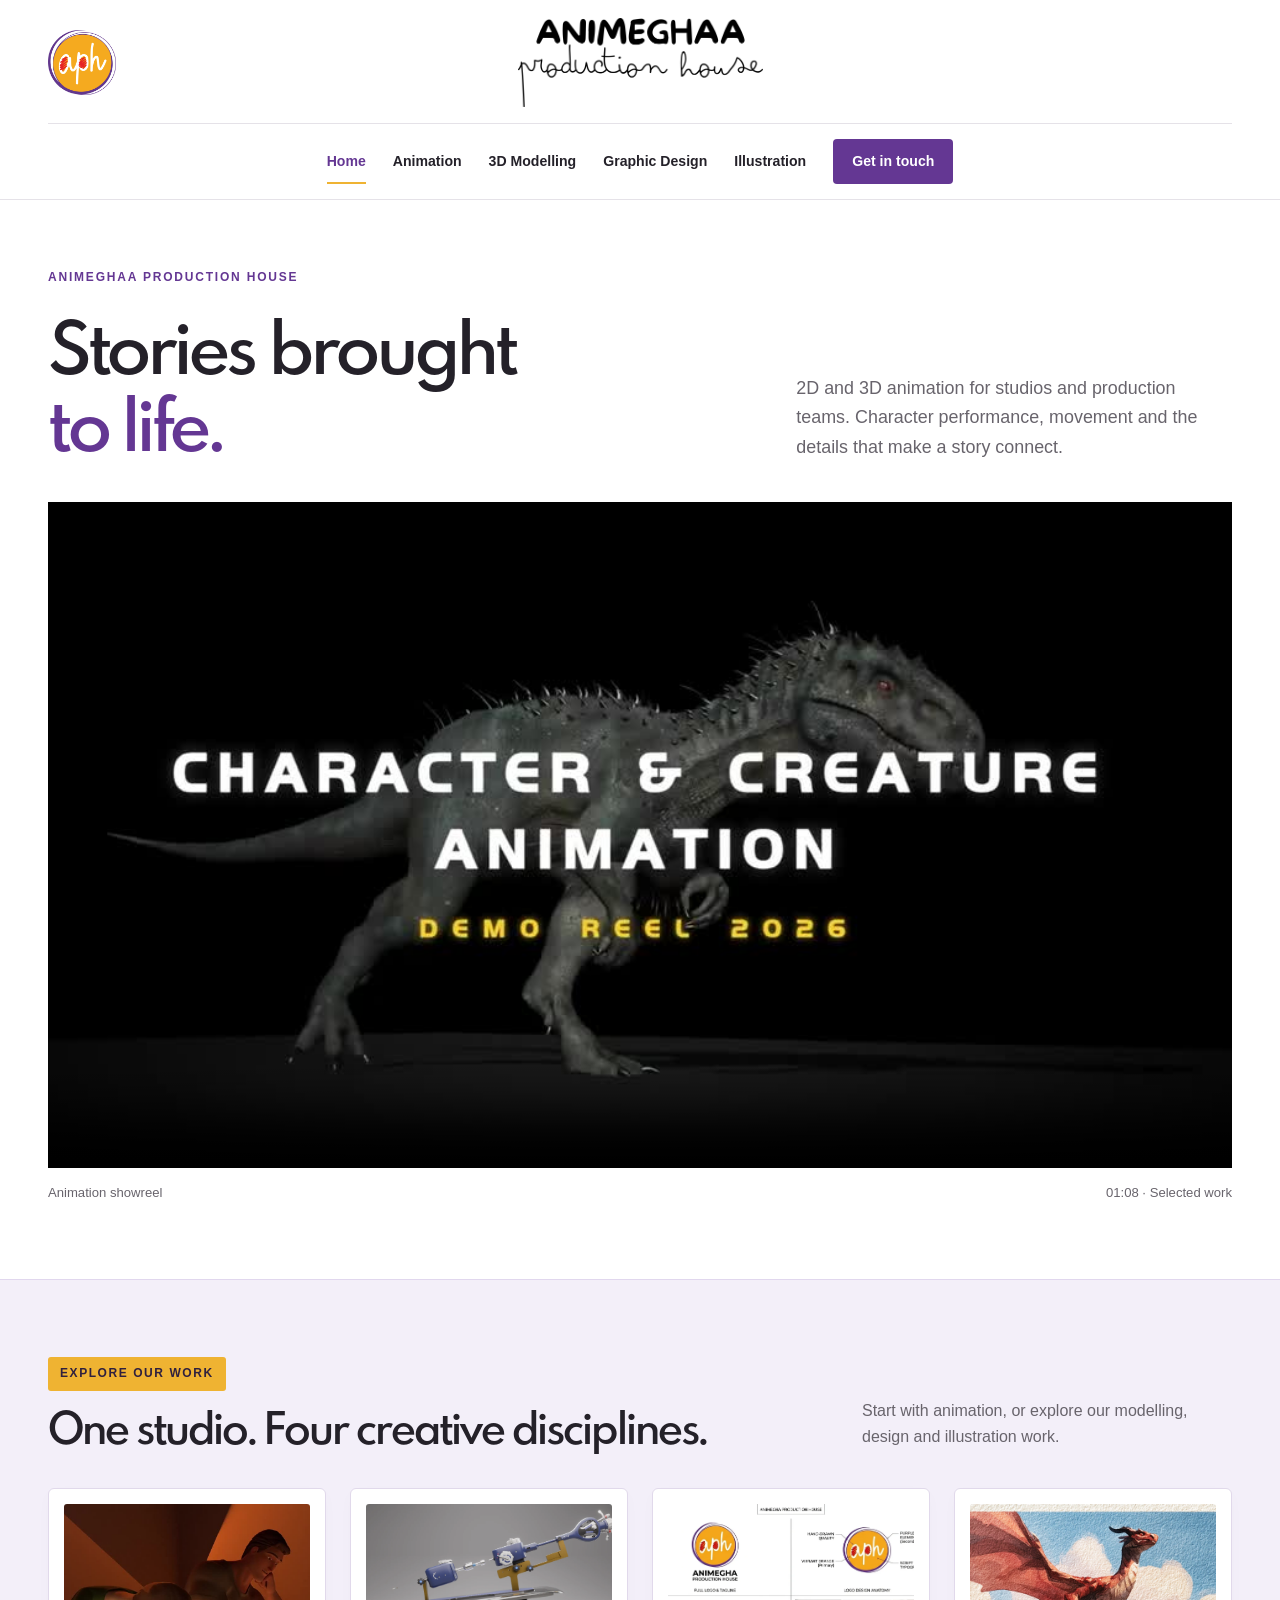
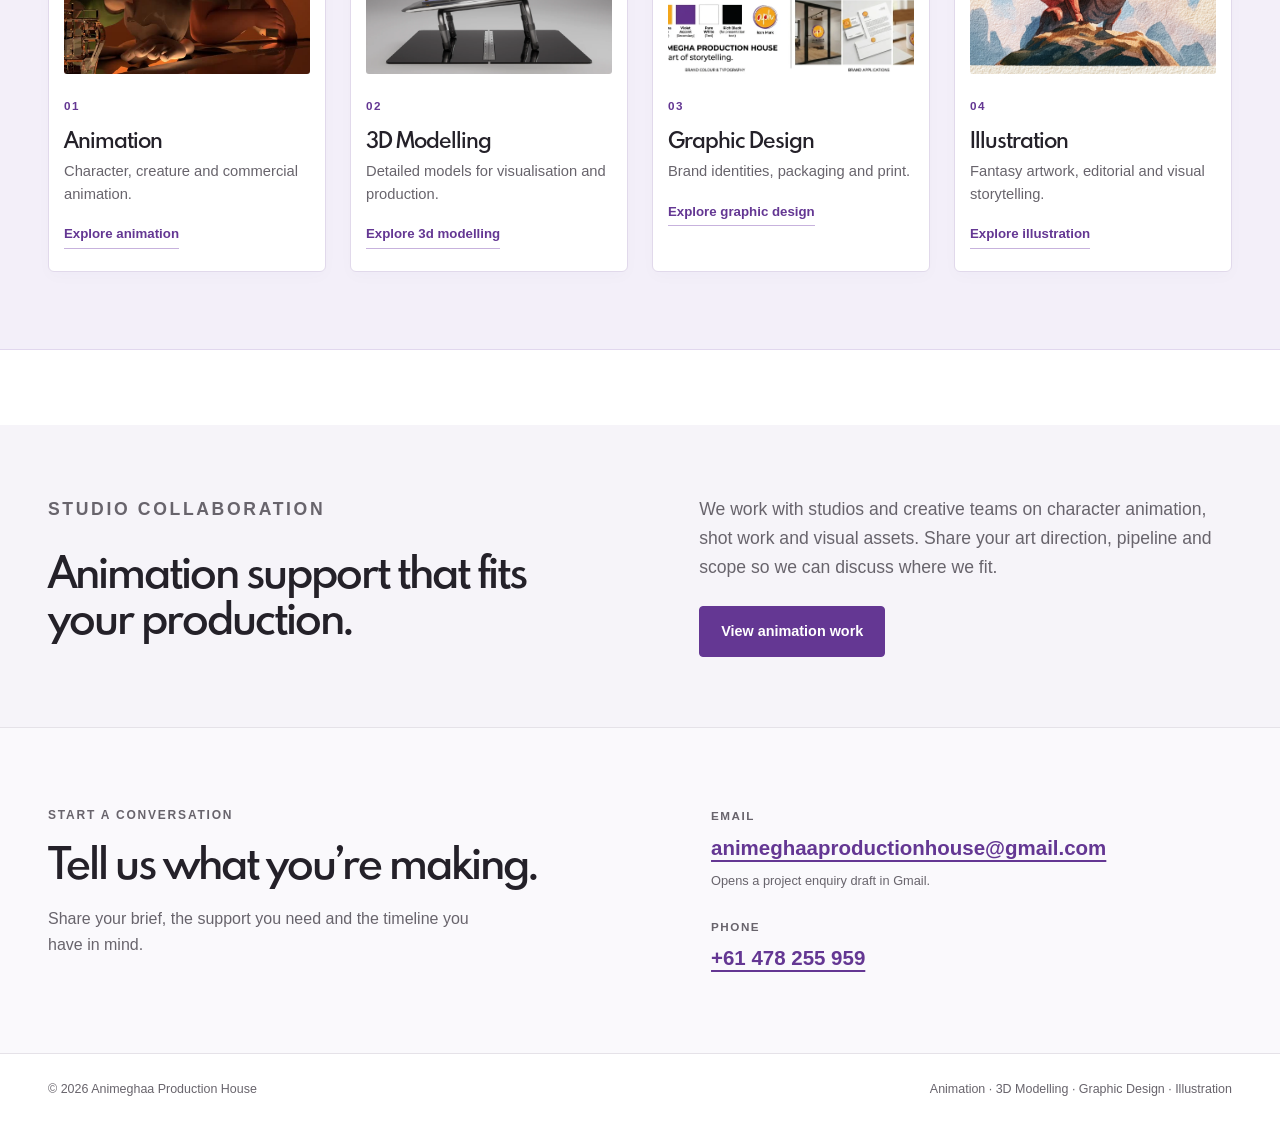
==== index.html @ 9e533291 "Add files via upload" ====
<!doctype html><html lang="en"><head><meta charset="utf-8"><meta name="viewport" content="width=device-width, initial-scale=1"><meta name="theme-color" content="#ffffff"><meta name="description" content="Animeghaa Production House: animation, 3D modelling, graphic design and illustration for studios and creative teams."><title>Animation &amp; creative studio | Animeghaa Production House</title><link rel="icon" href="assets/icon.png"><link rel="stylesheet" href="styles.css"></head><body><a class="skip" href="#main">Skip to content</a><header class="site-header"><div class="wrap header-inner"><a class="mark-link" href="index.html" aria-label="Animeghaa Production House home"><img class="circular-mark" src="assets/icon.png" alt="APH circular logo"></a><a class="wordmark-link" href="index.html" aria-label="Animeghaa Production House home"><img class="wordmark" src="assets/wordmark.png" alt="Animeghaa Production House"></a><button class="menu-button" type="button" aria-expanded="false" aria-controls="site-nav">Menu</button><nav class="nav" id="site-nav" aria-label="Main navigation"><a href="index.html" aria-current="page">Home</a><a href="animation-portfolio.html">Animation</a><a href="3d-modelling.html">3D Modelling</a><a href="graphic-design.html">Graphic Design</a><a href="illustration.html">Illustration</a><a class="contact-nav" href="#contact">Get in touch</a></nav></div></header><main id="main"><div class="wrap"><div class="intro"><div><p class="eyebrow">Animeghaa Production House</p><h1>Stories brought<br><span>to life.</span></h1></div><p>2D and 3D animation for studios and production teams. Character performance, movement and the details that make a story connect.</p></div><video class="hero-reel" controls autoplay muted loop playsinline preload="metadata" poster="assets/showreel.jpg" aria-label="Animeghaa Production House animation showreel"><source src="assets/showreel.mp4" type="video/mp4"><a href="assets/showreel.mp4">Download animation reel</a></video><div class="reel-label"><span>Animation showreel</span><span>01:08 · Selected work</span></div></div><section class="section wrap explore-work"><div class="section-head"><div><p class="eyebrow">Explore our work</p><h2>One studio. Four creative disciplines.</h2></div><p>Start with animation, or explore our modelling, design and illustration work.</p></div><div class="disciplines"><a class="discipline" href="animation-portfolio.html"><img src="assets/attitude-problem.jpg" alt="Animation work" loading="lazy"><span class="number">01</span><h3>Animation</h3><p>Character, creature and commercial animation.</p><span class="link">Explore animation</span></a><a class="discipline" href="3d-modelling.html"><img src="assets/model-1.webp" alt="3D Modelling work" loading="lazy"><span class="number">02</span><h3>3D Modelling</h3><p>Detailed models for visualisation and production.</p><span class="link">Explore 3d modelling</span></a><a class="discipline" href="graphic-design.html"><img src="assets/work-1.webp" alt="Graphic Design work" loading="lazy"><span class="number">03</span><h3>Graphic Design</h3><p>Brand identities, packaging and print.</p><span class="link">Explore graphic design</span></a><a class="discipline" href="illustration.html"><img src="assets/illustration-0.webp" alt="Illustration work" loading="lazy"><span class="number">04</span><h3>Illustration</h3><p>Fantasy artwork, editorial and visual storytelling.</p><span class="link">Explore illustration</span></a></div></section><section class="studio-strip"><div class="wrap studio-inner"><div><p class="eyebrow">Studio collaboration</p><h2>Animation support that fits your production.</h2></div><div><p>We work with studios and creative teams on character animation, shot work and visual assets. Share your art direction, pipeline and scope so we can discuss where we fit.</p><a class="button" href="animation-portfolio.html">View animation work</a></div></div></section></main><section class="contact-section" id="contact"><div class="wrap contact-inner"><div><p class="eyebrow">Start a conversation</p><h2>Tell us what you’re making.</h2><p>Share your brief, the support you need and the timeline you have in mind.</p></div><div class="contact-links"><div><span>Email</span><a href="https://mail.google.com/mail/?view=cm&amp;fs=1&amp;to=animeghaaproductionhouse%40gmail.com&amp;su=Project+enquiry+%7C+Animeghaa+Production+House&amp;body=Hello+Animeghaa+Production+House%2C%0A%0AI+would+like+to+discuss+a+project.%0A%0AName%3A%0AStudio+%2F+company%3A%0AService+needed+%28Animation+%2F+3D+Modelling+%2F+Graphic+Design+%2F+Illustration%29%3A%0AProject+details%3A%0AStyle+or+references%3A%0AScope+%2F+deliverables%3A%0ATimeline+%2F+deadline%3A%0A%0ABest+regards%2C%0A">animeghaaproductionhouse@gmail.com</a><small>Opens a project enquiry draft in Gmail.</small></div><div><span>Phone</span><a href="tel:+61478255959">+61 478 255 959</a></div></div></div></section><footer><div class="wrap footer-inner"><span>© 2026 Animeghaa Production House</span><span>Animation · 3D Modelling · Graphic Design · Illustration</span></div></footer><dialog id="gallery-dialog" aria-labelledby="dialog-title"><div class="dialog-bar"><h2 class="dialog-title" id="dialog-title"></h2><button class="dialog-close" type="button" aria-label="Close gallery">Close</button></div><div class="dialog-content"></div><p class="dialog-description"></p><div class="dialog-controls"><button data-nav="-1" type="button" aria-label="Previous image">Previous</button><span class="count"></span><button data-nav="1" type="button" aria-label="Next image">Next</button></div></dialog><script src="portfolio-data.js"></script><script src="script.js" defer></script></body></html>
---- styles.css ----
@font-face{font-family:Spartan;src:url('assets/spartan.otf') format('opentype');font-display:swap;font-weight:600}:root{--purple:#643793;--gold:#efb332;--ink:#242129;--muted:#68646c;--line:#e5e2e8;--pale:#f6f4f9}*{box-sizing:border-box}html{scroll-behavior:smooth}body{margin:0;background:white;color:var(--ink);font:16px/1.65 Arial,Helvetica,sans-serif}img,video{display:block;max-width:100%}button,input{font:inherit}a{color:inherit;text-decoration:none}button{cursor:pointer}h1,h2,h3,p{margin:0}h1,h2,h3{line-height:1.18;font-family:Spartan,Arial,sans-serif;font-weight:600;letter-spacing:-.05em}h1{font-size:clamp(2.8rem,5.1vw,5.1rem)}h2{font-size:clamp(2rem,3.1vw,3rem)}h3{font-size:1.25rem}a,button{touch-action:manipulation}:focus-visible{outline:3px solid var(--gold);outline-offset:5px}.skip{position:absolute;left:20px;top:-100px;background:white;padding:12px;z-index:10}.skip:focus{top:10px}.wrap{width:min(1280px,calc(100% - 96px));margin:auto}.site-header{border-bottom:1px solid var(--line);background:white}.header-inner{height:98px;display:flex;justify-content:space-between;align-items:center;gap:28px}.wordmark{width:230px}.nav{display:flex;align-items:center;gap:27px;font-size:.88rem;font-weight:700}.nav a{padding:9px 0}.nav a:hover,.nav a[aria-current=page]{color:var(--purple)}.nav a[aria-current=page]{box-shadow:0 2px var(--gold)}.nav .contact-nav{background:var(--purple);padding:11px 19px;color:white;border-radius:4px}.menu-button{display:none}.eyebrow{text-transform:uppercase;letter-spacing:.15em;font-size:.75rem;font-weight:700;color:var(--purple)}.intro{padding:68px 0 40px;display:grid;grid-template-columns:1.5fr 1fr;gap:8%;align-items:end}.intro h1{margin-top:20px}.intro h1 span{color:var(--purple)}.intro>p{max-width:430px;color:var(--muted);font-size:1.12rem;line-height:1.65}.hero-reel{width:100%;aspect-ratio:16/9;object-fit:contain;background:#16131a}.reel-label{display:flex;justify-content:space-between;gap:10px;margin:14px 0 0;font-size:.82rem;color:var(--muted)}.button,.button-secondary{display:inline-flex;align-items:center;justify-content:center;font-weight:700;padding:13px 21px;border-radius:4px;font-size:.9rem;border:1px solid var(--purple)}.button{background:var(--purple);color:white}.button:hover{background:#49256e}.button-secondary{color:var(--purple);background:white}.button-secondary:hover{background:var(--pale)}.section{padding:95px 0}.section-head{display:flex;justify-content:space-between;align-items:end;gap:40px;margin-bottom:36px}.section-head h2{margin-top:13px}.section-head>p{max-width:370px;color:var(--muted)}.disciplines{display:grid;grid-template-columns:repeat(4,1fr);gap:24px}.discipline{border-top:2px solid var(--line);padding-top:20px;transition:border-color .2s}.discipline:hover{border-color:var(--gold)}.discipline img{height:170px;width:100%;object-fit:cover;background:var(--pale);border-radius:3px;margin-bottom:22px}.discipline .number{color:var(--purple);font-size:.73rem;font-weight:700;letter-spacing:.12em}.discipline h3{margin:9px 0}.discipline p{color:var(--muted);font-size:.92rem;line-height:1.5;margin-bottom:15px}.discipline .link{font-weight:700;font-size:.83rem;color:var(--purple)}.studio-strip{background:var(--pale);padding:70px 0}.studio-inner{display:grid;grid-template-columns:1fr 1fr;gap:10%}.studio-inner h2{margin-top:18px}.studio-inner>div>p{margin:0 0 24px;color:var(--muted);font-size:1.1rem}.page-intro{padding:75px 0 58px;max-width:830px}.page-intro h1{margin:20px 0}.page-intro>p{color:var(--muted);font-size:1.15rem;max-width:700px}.page-intro .eyebrow{font-size:.75rem}.reel-section{padding-bottom:80px}.grid{display:grid;grid-template-columns:repeat(3,1fr);gap:42px 26px}.grid.two{grid-template-columns:repeat(2,1fr)}.card{min-width:0}.card-open{display:block;border:0;background:none;padding:0;width:100%;text-align:left;color:inherit}.card-media{position:relative;background:var(--pale);overflow:hidden;border-radius:4px;aspect-ratio:1.5;margin-bottom:18px}.card-media img{width:100%;height:100%;object-fit:cover;transition:transform .35s}.card-open:hover .card-media img{transform:scale(1.035)}.card .tag{color:var(--purple);font-size:.72rem;text-transform:uppercase;letter-spacing:.1em;font-weight:700}.card h3{margin:7px 0}.card p{color:var(--muted);font-size:.9rem;line-height:1.5}.play{position:absolute;bottom:14px;right:14px;width:39px;height:39px;border-radius:50%;display:grid;place-items:center;background:white;color:var(--purple);font-size:.85rem;box-shadow:0 2px 10px #0002}.filters{display:flex;gap:10px;flex-wrap:wrap;margin:25px 0 35px}.filters button{background:white;color:var(--muted);border:1px solid var(--line);border-radius:30px;padding:9px 17px;font-size:.85rem;font-weight:700}.filters button[aria-pressed=true]{background:var(--purple);color:white;border-color:var(--purple)}.gallery-section{padding-bottom:100px}.model-cover{aspect-ratio:1.8;background:var(--pale);border-radius:4px;overflow:hidden;width:100%;border:0;padding:0}.model-cover img{width:100%;height:100%;object-fit:contain}.model-details{display:flex;justify-content:space-between;gap:35px;margin:24px 0}.model-details p{max-width:600px;color:var(--muted)}.model-thumbs{display:grid;grid-template-columns:repeat(6,1fr);gap:16px;margin-top:30px}.model-thumbs button{padding:0;border:0;background:var(--pale);border-radius:3px;overflow:hidden;aspect-ratio:1.4}.model-thumbs img{height:100%;width:100%;object-fit:cover}.contact-section{border-top:1px solid var(--line);padding:78px 0;background:#faf9fc}.contact-inner{display:grid;grid-template-columns:1fr 1fr;gap:12%}.contact-inner h2{margin:13px 0 20px}.contact-inner p{color:var(--muted);max-width:450px}.contact-links{display:flex;flex-direction:column;justify-content:center;gap:25px;min-width:0}.contact-links span{display:block;font-size:.73rem;font-weight:700;letter-spacing:.13em;text-transform:uppercase;color:var(--muted);margin-bottom:5px}.contact-links a{font-size:clamp(1rem,1.6vw,1.4rem);font-weight:700;color:var(--purple);overflow-wrap:anywhere;text-decoration:underline;text-underline-offset:5px}.contact-links small{display:block;color:var(--muted);font-size:.8rem;margin-top:6px}footer{padding:25px 0;border-top:1px solid var(--line)}.footer-inner{display:flex;justify-content:space-between;gap:20px;font-size:.78rem;color:var(--muted)}dialog{width:min(1160px,calc(100% - 36px));max-height:94vh;border:0;border-radius:5px;padding:0;overflow:auto;box-shadow:0 30px 100px #0005}dialog::backdrop{background:#1f1726dc}.dialog-bar{display:flex;align-items:center;justify-content:space-between;padding:16px 22px;border-bottom:1px solid var(--line);gap:20px}.dialog-bar h2{font-size:1.1rem}.dialog-bar button,.dialog-controls button{background:white;border:1px solid var(--line);border-radius:4px;padding:8px 14px;font-size:.85rem}.dialog-content{padding:22px}.dialog-content img{max-height:66vh;max-width:100%;object-fit:contain;margin:auto}.dialog-content video{width:100%;max-height:66vh;background:#16131a}.dialog-controls{padding:0 22px 20px;display:flex;align-items:center;gap:12px;justify-content:space-between}.dialog-description{padding:0 22px 20px;color:var(--muted);font-size:.92rem}.count{font-size:.8rem;color:var(--muted)}[hidden]{display:none!important}.notice{padding:12px 0;color:var(--muted);font-size:.9rem}
@media(max-width:1050px){.wrap{width:calc(100% - 60px)}.nav{gap:17px;font-size:.8rem}.wordmark{width:190px}.disciplines{grid-template-columns:repeat(2,1fr)}.discipline img{height:240px}.intro{gap:5%}.grid{grid-template-columns:repeat(2,1fr)}}@media(max-width:780px){.wrap{width:calc(100% - 40px)}.header-inner{height:auto;min-height:83px;flex-wrap:wrap;gap:0;padding:17px 0}.wordmark{width:180px}.menu-button{display:block;background:white;border:1px solid var(--line);border-radius:4px;padding:8px 13px;color:var(--purple);font-size:.85rem;font-weight:700}.nav{display:none;width:100%;padding-top:20px;flex-wrap:wrap;gap:12px 24px}.nav.is-open{display:flex}.intro{grid-template-columns:1fr;padding-top:50px;gap:22px}.intro>p{max-width:650px}.section{padding:70px 0}.section-head{align-items:start;flex-direction:column;gap:20px}.page-intro{padding:55px 0 35px}.studio-inner,.contact-inner{grid-template-columns:1fr;gap:30px}.model-details{flex-direction:column;gap:12px}.model-thumbs{grid-template-columns:repeat(3,1fr)}.contact-section{padding:60px 0}.reel-label{font-size:.75rem}.footer-inner{flex-direction:column;gap:5px}.dialog-bar{padding:12px 15px}.dialog-content{padding:12px}.dialog-description{padding:0 15px 15px}.dialog-controls{padding:0 15px 15px}}@media(max-width:500px){.grid,.grid.two{grid-template-columns:1fr}.disciplines{grid-template-columns:1fr 1fr;gap:25px 16px}.discipline img{height:130px}.discipline h3{font-size:1.05rem}.discipline p{font-size:.85rem}.hero-reel{aspect-ratio:16/9}.reel-label{flex-direction:column;gap:3px}.model-cover{aspect-ratio:1.3}.model-thumbs{gap:9px}h1{font-size:2.65rem}}@media(prefers-reduced-motion:reduce){html{scroll-behavior:auto}*{transition:none!important}}
@media(max-width:500px){.contact-links a[href^="https://mail.google.com"]{font-size:.9rem}}

/* Two logos: circular mark at left, wordmark centred above navigation. */
.header-inner{display:grid;grid-template-columns:1fr auto 1fr;height:auto;gap:0;padding:18px 0 0}.mark-link{grid-column:1;grid-row:1;justify-self:start}.circular-mark{width:68px;height:68px;object-fit:contain}.wordmark-link{grid-column:2;grid-row:1;justify-self:center}.wordmark{width:245px}.nav{grid-column:1/-1;grid-row:2;justify-content:center;padding:15px 0;margin-top:16px;border-top:1px solid var(--line)}
@media(max-width:780px){.header-inner{min-height:86px;grid-template-columns:1fr auto 1fr;gap:0;padding:14px 0}.circular-mark{width:46px;height:46px}.wordmark{width:175px}.menu-button{grid-column:3;grid-row:1;justify-self:end;display:block}.nav{margin-top:14px;padding:14px 0 0;justify-content:flex-start}.nav:not(.is-open){display:none}}
@media(max-width:400px){.circular-mark{width:40px;height:40px}.wordmark{width:150px}.menu-button{padding:7px 10px;font-size:.78rem}}
/* Give the portfolio entry its own visual chapter. */
.explore-work{position:relative;isolation:isolate;padding-top:78px;padding-bottom:78px;margin-top:75px;margin-bottom:75px}.explore-work::before{content:"";position:absolute;z-index:-1;inset:0 calc((min(1280px,100vw - 96px) - 100vw)/2);background:#f3eff9;border-top:1px solid #e1d7ee;border-bottom:1px solid #e1d7ee}.explore-work .eyebrow{display:inline-block;background:var(--gold);color:#30213e;padding:7px 12px;border-radius:3px;letter-spacing:.13em}.explore-work .section-head{margin-bottom:38px}.explore-work .discipline{background:white;border:1px solid #e1d9eb;border-radius:6px;padding:15px 15px 22px;box-shadow:0 5px 16px #39225105;transition:transform .2s,border-color .2s,box-shadow .2s}.explore-work .discipline:hover{transform:translateY(-4px);border-color:var(--purple);box-shadow:0 10px 24px #39225112}.explore-work .discipline img{margin-bottom:18px}.explore-work .discipline .link{display:inline-block;border-bottom:1px solid #c7b2dd;padding-bottom:3px}
@media(max-width:1050px){.explore-work::before{inset:0 -30px}}@media(max-width:780px){.explore-work{padding-top:58px;padding-bottom:58px;margin-top:55px;margin-bottom:55px}.explore-work::before{inset:0 -20px}}@media(max-width:500px){.explore-work .discipline{padding:10px 10px 18px}.explore-work .discipline img{height:120px}.explore-work .disciplines{gap:15px}.explore-work .discipline .link{font-size:.8rem}}
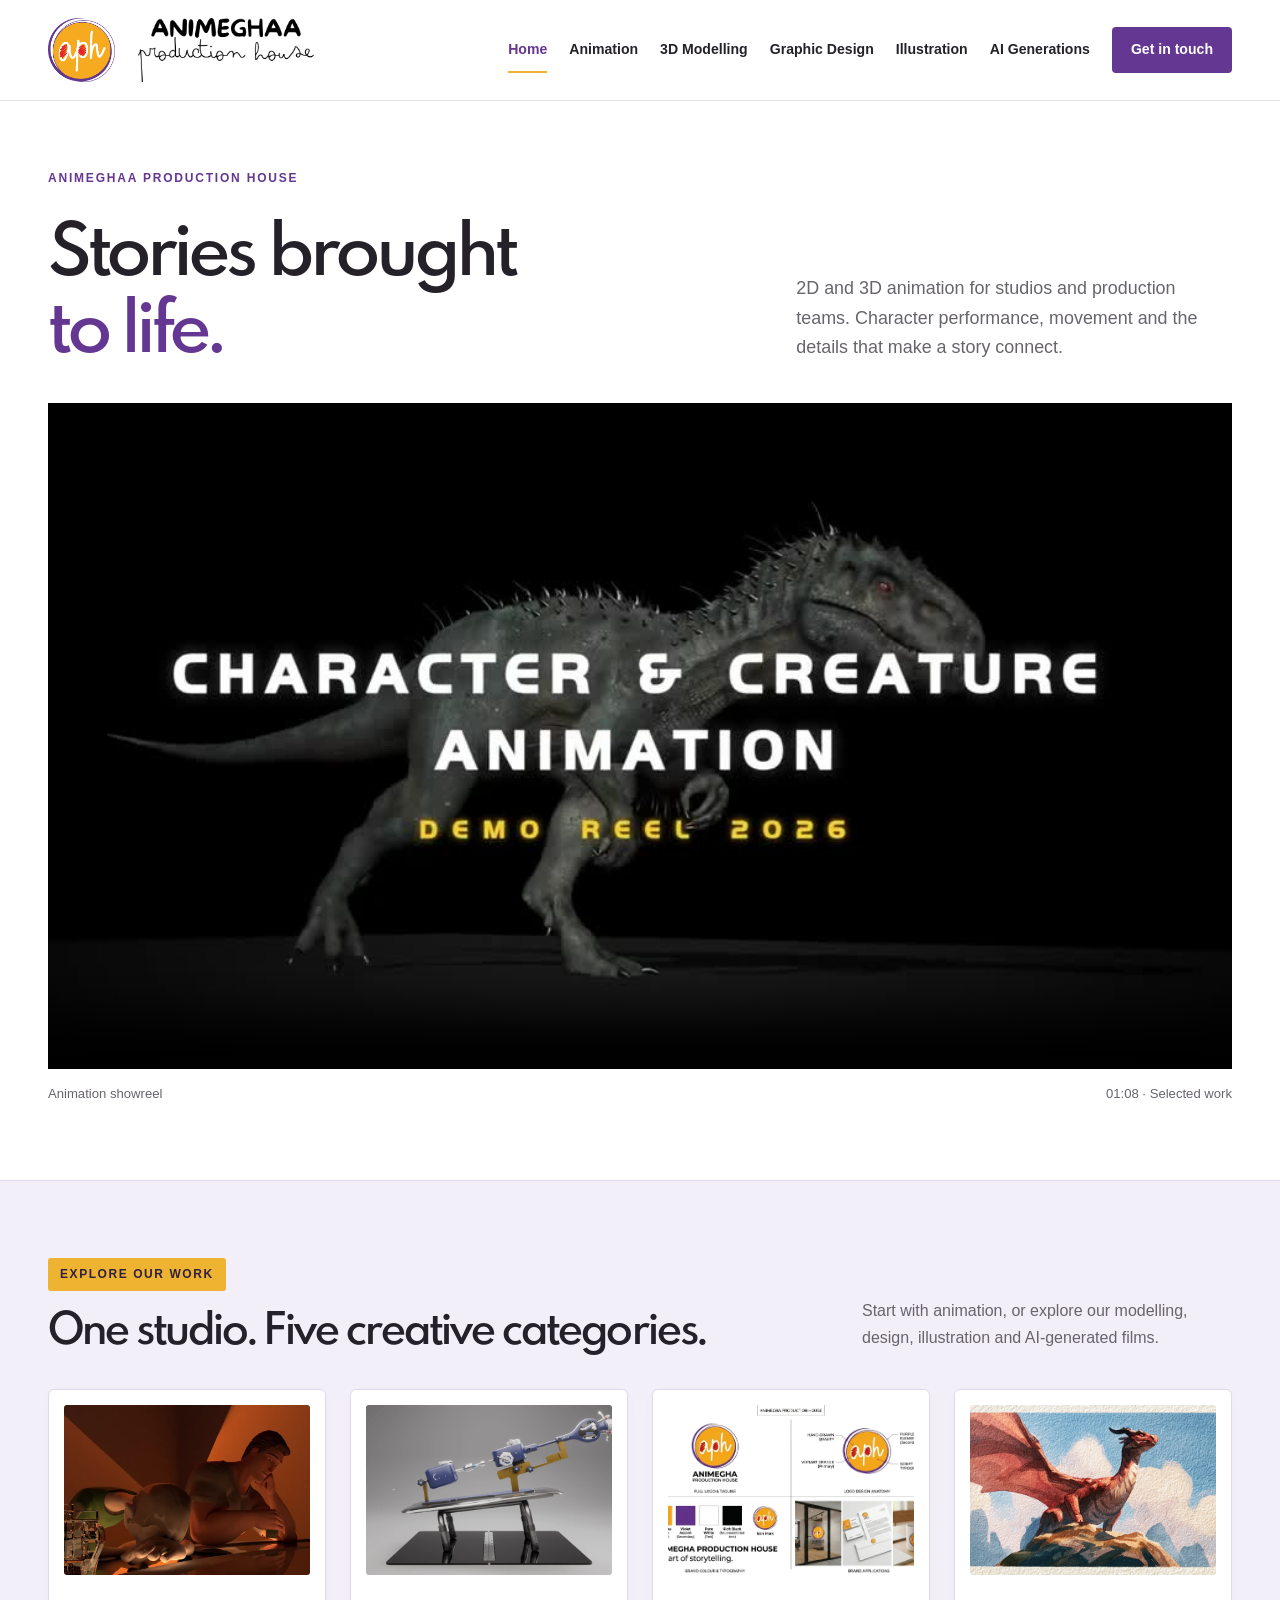
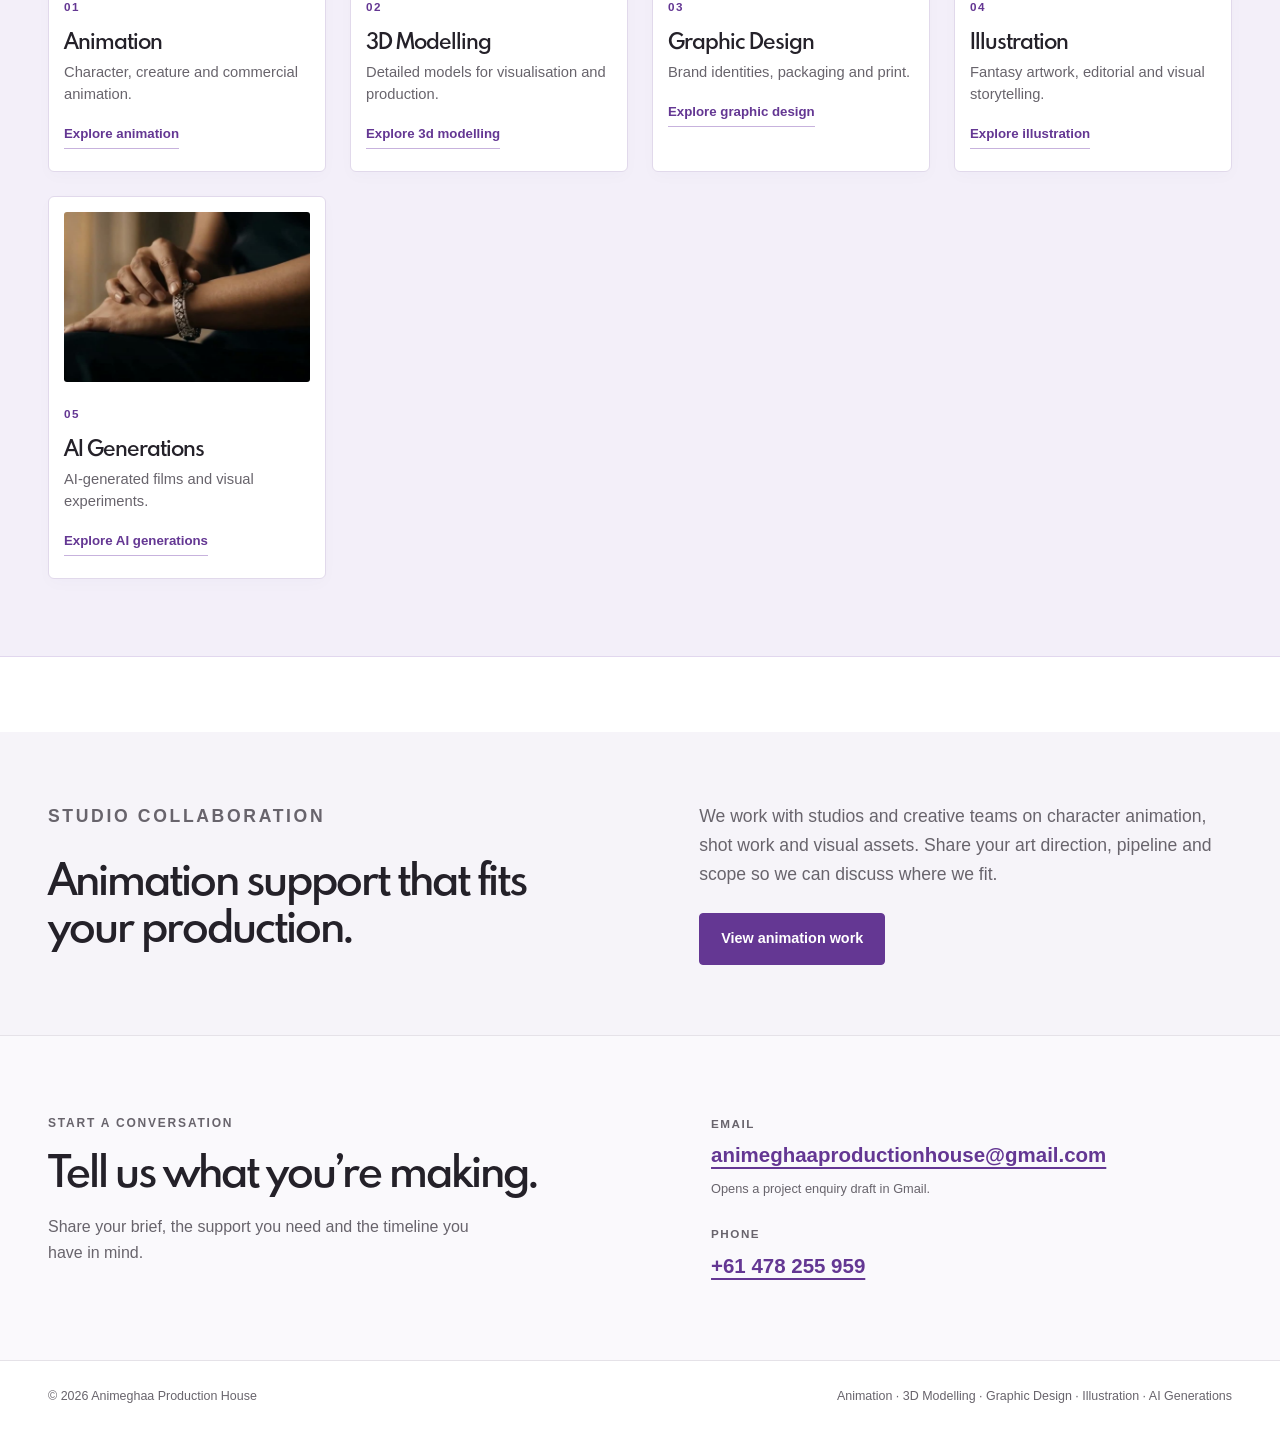
==== commit 161aa98f: "Add files via upload" ====
--- a/index.html
+++ b/index.html
@@ -1 +1 @@
-<!doctype html><html lang="en"><head><meta charset="utf-8"><meta name="viewport" content="width=device-width, initial-scale=1"><meta name="theme-color" content="#ffffff"><meta name="description" content="Animeghaa Production House: animation, 3D modelling, graphic design and illustration for studios and creative teams."><title>Animation &amp; creative studio | Animeghaa Production House</title><link rel="icon" href="assets/icon.png"><link rel="stylesheet" href="styles.css"></head><body><a class="skip" href="#main">Skip to content</a><header class="site-header"><div class="wrap header-inner"><a class="mark-link" href="index.html" aria-label="Animeghaa Production House home"><img class="circular-mark" src="assets/icon.png" alt="APH circular logo"></a><a class="wordmark-link" href="index.html" aria-label="Animeghaa Production House home"><img class="wordmark" src="assets/wordmark.png" alt="Animeghaa Production House"></a><button class="menu-button" type="button" aria-expanded="false" aria-controls="site-nav">Menu</button><nav class="nav" id="site-nav" aria-label="Main navigation"><a href="index.html" aria-current="page">Home</a><a href="animation-portfolio.html">Animation</a><a href="3d-modelling.html">3D Modelling</a><a href="graphic-design.html">Graphic Design</a><a href="illustration.html">Illustration</a><a class="contact-nav" href="#contact">Get in touch</a></nav></div></header><main id="main"><div class="wrap"><div class="intro"><div><p class="eyebrow">Animeghaa Production House</p><h1>Stories brought<br><span>to life.</span></h1></div><p>2D and 3D animation for studios and production teams. Character performance, movement and the details that make a story connect.</p></div><video class="hero-reel" controls autoplay muted loop playsinline preload="metadata" poster="assets/showreel.jpg" aria-label="Animeghaa Production House animation showreel"><source src="assets/showreel.mp4" type="video/mp4"><a href="assets/showreel.mp4">Download animation reel</a></video><div class="reel-label"><span>Animation showreel</span><span>01:08 · Selected work</span></div></div><section class="section wrap explore-work"><div class="section-head"><div><p class="eyebrow">Explore our work</p><h2>One studio. Four creative disciplines.</h2></div><p>Start with animation, or explore our modelling, design and illustration work.</p></div><div class="disciplines"><a class="discipline" href="animation-portfolio.html"><img src="assets/attitude-problem.jpg" alt="Animation work" loading="lazy"><span class="number">01</span><h3>Animation</h3><p>Character, creature and commercial animation.</p><span class="link">Explore animation</span></a><a class="discipline" href="3d-modelling.html"><img src="assets/model-1.webp" alt="3D Modelling work" loading="lazy"><span class="number">02</span><h3>3D Modelling</h3><p>Detailed models for visualisation and production.</p><span class="link">Explore 3d modelling</span></a><a class="discipline" href="graphic-design.html"><img src="assets/work-1.webp" alt="Graphic Design work" loading="lazy"><span class="number">03</span><h3>Graphic Design</h3><p>Brand identities, packaging and print.</p><span class="link">Explore graphic design</span></a><a class="discipline" href="illustration.html"><img src="assets/illustration-0.webp" alt="Illustration work" loading="lazy"><span class="number">04</span><h3>Illustration</h3><p>Fantasy artwork, editorial and visual storytelling.</p><span class="link">Explore illustration</span></a></div></section><section class="studio-strip"><div class="wrap studio-inner"><div><p class="eyebrow">Studio collaboration</p><h2>Animation support that fits your production.</h2></div><div><p>We work with studios and creative teams on character animation, shot work and visual assets. Share your art direction, pipeline and scope so we can discuss where we fit.</p><a class="button" href="animation-portfolio.html">View animation work</a></div></div></section></main><section class="contact-section" id="contact"><div class="wrap contact-inner"><div><p class="eyebrow">Start a conversation</p><h2>Tell us what you’re making.</h2><p>Share your brief, the support you need and the timeline you have in mind.</p></div><div class="contact-links"><div><span>Email</span><a href="https://mail.google.com/mail/?view=cm&amp;fs=1&amp;to=animeghaaproductionhouse%40gmail.com&amp;su=Project+enquiry+%7C+Animeghaa+Production+House&amp;body=Hello+Animeghaa+Production+House%2C%0A%0AI+would+like+to+discuss+a+project.%0A%0AName%3A%0AStudio+%2F+company%3A%0AService+needed+%28Animation+%2F+3D+Modelling+%2F+Graphic+Design+%2F+Illustration%29%3A%0AProject+details%3A%0AStyle+or+references%3A%0AScope+%2F+deliverables%3A%0ATimeline+%2F+deadline%3A%0A%0ABest+regards%2C%0A">animeghaaproductionhouse@gmail.com</a><small>Opens a project enquiry draft in Gmail.</small></div><div><span>Phone</span><a href="tel:+61478255959">+61 478 255 959</a></div></div></div></section><footer><div class="wrap footer-inner"><span>© 2026 Animeghaa Production House</span><span>Animation · 3D Modelling · Graphic Design · Illustration</span></div></footer><dialog id="gallery-dialog" aria-labelledby="dialog-title"><div class="dialog-bar"><h2 class="dialog-title" id="dialog-title"></h2><button class="dialog-close" type="button" aria-label="Close gallery">Close</button></div><div class="dialog-content"></div><p class="dialog-description"></p><div class="dialog-controls"><button data-nav="-1" type="button" aria-label="Previous image">Previous</button><span class="count"></span><button data-nav="1" type="button" aria-label="Next image">Next</button></div></dialog><script src="portfolio-data.js"></script><script src="script.js" defer></script></body></html>+<!doctype html><html lang="en"><head><meta charset="utf-8"><meta name="viewport" content="width=device-width, initial-scale=1"><meta name="theme-color" content="#ffffff"><meta name="description" content="Animeghaa Production House: animation, 3D modelling, graphic design and illustration for studios and creative teams."><title>Animation &amp; creative studio | Animeghaa Production House</title><link rel="icon" href="assets/icon.png"><link rel="stylesheet" href="styles.css"></head><body><a class="skip" href="#main">Skip to content</a><header class="site-header"><div class="wrap header-inner"><a class="mark-link" href="index.html" aria-label="Animeghaa Production House home"><img class="circular-mark" src="assets/icon.png" alt="APH circular logo"></a><a class="wordmark-link" href="index.html" aria-label="Animeghaa Production House home"><img class="wordmark" src="assets/wordmark.png" alt="Animeghaa Production House"></a><button class="menu-button" type="button" aria-expanded="false" aria-controls="site-nav">Menu</button><nav class="nav" id="site-nav" aria-label="Main navigation"><a href="index.html" aria-current="page">Home</a><a href="animation-portfolio.html">Animation</a><a href="3d-modelling.html">3D Modelling</a><a href="graphic-design.html">Graphic Design</a><a href="illustration.html">Illustration</a><a href="ai-generations.html">AI Generations</a><a class="contact-nav" href="#contact">Get in touch</a></nav></div></header><main id="main"><div class="wrap"><div class="intro"><div><p class="eyebrow">Animeghaa Production House</p><h1>Stories brought<br><span>to life.</span></h1></div><p>2D and 3D animation for studios and production teams. Character performance, movement and the details that make a story connect.</p></div><video class="hero-reel" controls autoplay muted loop playsinline preload="metadata" poster="assets/showreel.jpg" aria-label="Animeghaa Production House animation showreel"><source src="assets/showreel.mp4" type="video/mp4"><a href="assets/showreel.mp4">Download animation reel</a></video><div class="reel-label"><span>Animation showreel</span><span>01:08 · Selected work</span></div></div><section class="section wrap explore-work"><div class="section-head"><div><p class="eyebrow">Explore our work</p><h2>One studio. Five creative categories.</h2></div><p>Start with animation, or explore our modelling, design, illustration and AI-generated films.</p></div><div class="disciplines"><a class="discipline" href="animation-portfolio.html"><img src="assets/attitude-problem.jpg" alt="Animation work" loading="lazy"><span class="number">01</span><h3>Animation</h3><p>Character, creature and commercial animation.</p><span class="link">Explore animation</span></a><a class="discipline" href="3d-modelling.html"><img src="assets/model-1.webp" alt="3D Modelling work" loading="lazy"><span class="number">02</span><h3>3D Modelling</h3><p>Detailed models for visualisation and production.</p><span class="link">Explore 3d modelling</span></a><a class="discipline" href="graphic-design.html"><img src="assets/work-1.webp" alt="Graphic Design work" loading="lazy"><span class="number">03</span><h3>Graphic Design</h3><p>Brand identities, packaging and print.</p><span class="link">Explore graphic design</span></a><a class="discipline" href="illustration.html"><img src="assets/illustration-0.webp" alt="Illustration work" loading="lazy"><span class="number">04</span><h3>Illustration</h3><p>Fantasy artwork, editorial and visual storytelling.</p><span class="link">Explore illustration</span></a><a class="discipline" href="ai-generations.html"><img src="assets/ai-cartier.jpg" alt="AI-generated jewellery film" loading="lazy"><span class="number">05</span><h3>AI Generations</h3><p>AI-generated films and visual experiments.</p><span class="link">Explore AI generations</span></a></div></section><section class="studio-strip"><div class="wrap studio-inner"><div><p class="eyebrow">Studio collaboration</p><h2>Animation support that fits your production.</h2></div><div><p>We work with studios and creative teams on character animation, shot work and visual assets. Share your art direction, pipeline and scope so we can discuss where we fit.</p><a class="button" href="animation-portfolio.html">View animation work</a></div></div></section></main><section class="contact-section" id="contact"><div class="wrap contact-inner"><div><p class="eyebrow">Start a conversation</p><h2>Tell us what you’re making.</h2><p>Share your brief, the support you need and the timeline you have in mind.</p></div><div class="contact-links"><div><span>Email</span><a href="https://mail.google.com/mail/?view=cm&amp;fs=1&amp;to=animeghaaproductionhouse%40gmail.com&amp;su=Project+enquiry+%7C+Animeghaa+Production+House&amp;body=Hello+Animeghaa+Production+House%2C%0A%0AI+would+like+to+discuss+a+project.%0A%0AName%3A%0AStudio+%2F+company%3A%0AService+needed+%28Animation+%2F+3D+Modelling+%2F+Graphic+Design+%2F+Illustration+%2F+AI+Generations%29%3A%0AProject+details%3A%0AStyle+or+references%3A%0AScope+%2F+deliverables%3A%0ATimeline+%2F+deadline%3A%0A%0ABest+regards%2C%0A">animeghaaproductionhouse@gmail.com</a><small>Opens a project enquiry draft in Gmail.</small></div><div><span>Phone</span><a href="tel:+61478255959">+61 478 255 959</a></div></div></div></section><footer><div class="wrap footer-inner"><span>© 2026 Animeghaa Production House</span><span>Animation · 3D Modelling · Graphic Design · Illustration · AI Generations</span></div></footer><dialog id="gallery-dialog" aria-labelledby="dialog-title"><div class="dialog-bar"><h2 class="dialog-title" id="dialog-title"></h2><button class="dialog-close" type="button" aria-label="Close gallery">Close</button></div><div class="dialog-content"></div><p class="dialog-description"></p><div class="dialog-controls"><button data-nav="-1" type="button" aria-label="Previous image">Previous</button><span class="count"></span><button data-nav="1" type="button" aria-label="Next image">Next</button></div></dialog><script src="portfolio-data.js"></script><script src="script.js" defer></script></body></html>
--- a/styles.css
+++ b/styles.css
@@ -9,3 +9,8 @@
 /* Give the portfolio entry its own visual chapter. */
 .explore-work{position:relative;isolation:isolate;padding-top:78px;padding-bottom:78px;margin-top:75px;margin-bottom:75px}.explore-work::before{content:"";position:absolute;z-index:-1;inset:0 calc((min(1280px,100vw - 96px) - 100vw)/2);background:#f3eff9;border-top:1px solid #e1d7ee;border-bottom:1px solid #e1d7ee}.explore-work .eyebrow{display:inline-block;background:var(--gold);color:#30213e;padding:7px 12px;border-radius:3px;letter-spacing:.13em}.explore-work .section-head{margin-bottom:38px}.explore-work .discipline{background:white;border:1px solid #e1d9eb;border-radius:6px;padding:15px 15px 22px;box-shadow:0 5px 16px #39225105;transition:transform .2s,border-color .2s,box-shadow .2s}.explore-work .discipline:hover{transform:translateY(-4px);border-color:var(--purple);box-shadow:0 10px 24px #39225112}.explore-work .discipline img{margin-bottom:18px}.explore-work .discipline .link{display:inline-block;border-bottom:1px solid #c7b2dd;padding-bottom:3px}
 @media(max-width:1050px){.explore-work::before{inset:0 -30px}}@media(max-width:780px){.explore-work{padding-top:58px;padding-bottom:58px;margin-top:55px;margin-bottom:55px}.explore-work::before{inset:0 -20px}}@media(max-width:500px){.explore-work .discipline{padding:10px 10px 18px}.explore-work .discipline img{height:120px}.explore-work .disciplines{gap:15px}.explore-work .discipline .link{font-size:.8rem}}
+/* Single-row header: equal-height logos, navigation on the right. */
+.header-inner{grid-template-columns:64px auto 1fr;gap:26px;padding:18px 0;min-height:100px}.mark-link{grid-column:1;grid-row:1}.wordmark-link{grid-column:2;grid-row:1;justify-self:start}.circular-mark,.wordmark{height:64px;width:auto;max-width:none;object-fit:contain}.nav{grid-column:3;grid-row:1;justify-content:flex-end;flex-wrap:nowrap;width:auto;border:0;padding:0;margin:0;gap:22px;white-space:nowrap}.menu-button{display:none}
+@media(max-width:1150px) and (min-width:1001px){.header-inner{gap:18px;grid-template-columns:55px auto 1fr}.circular-mark,.wordmark{height:55px}.nav{gap:15px;font-size:.8rem}.nav .contact-nav{padding:10px 14px}}
+@media(max-width:1000px){.header-inner{grid-template-columns:48px auto 1fr;gap:18px;min-height:86px;padding:16px 0}.circular-mark,.wordmark{height:48px}.menu-button{display:block;grid-column:3;grid-row:1;justify-self:end;background:white;border:1px solid var(--line);border-radius:4px;padding:8px 13px;color:var(--purple);font-size:.85rem;font-weight:700}.nav{grid-column:1/-1;grid-row:2;flex-wrap:wrap;justify-content:flex-end;gap:12px 24px;padding:14px 0 0;white-space:normal}.nav:not(.is-open){display:none}.nav.is-open{display:flex}}
+@media(max-width:500px){.header-inner{grid-template-columns:40px auto 1fr;gap:14px;min-height:76px;padding:14px 0}.circular-mark,.wordmark{height:40px}.menu-button{padding:7px 10px;font-size:.78rem}}
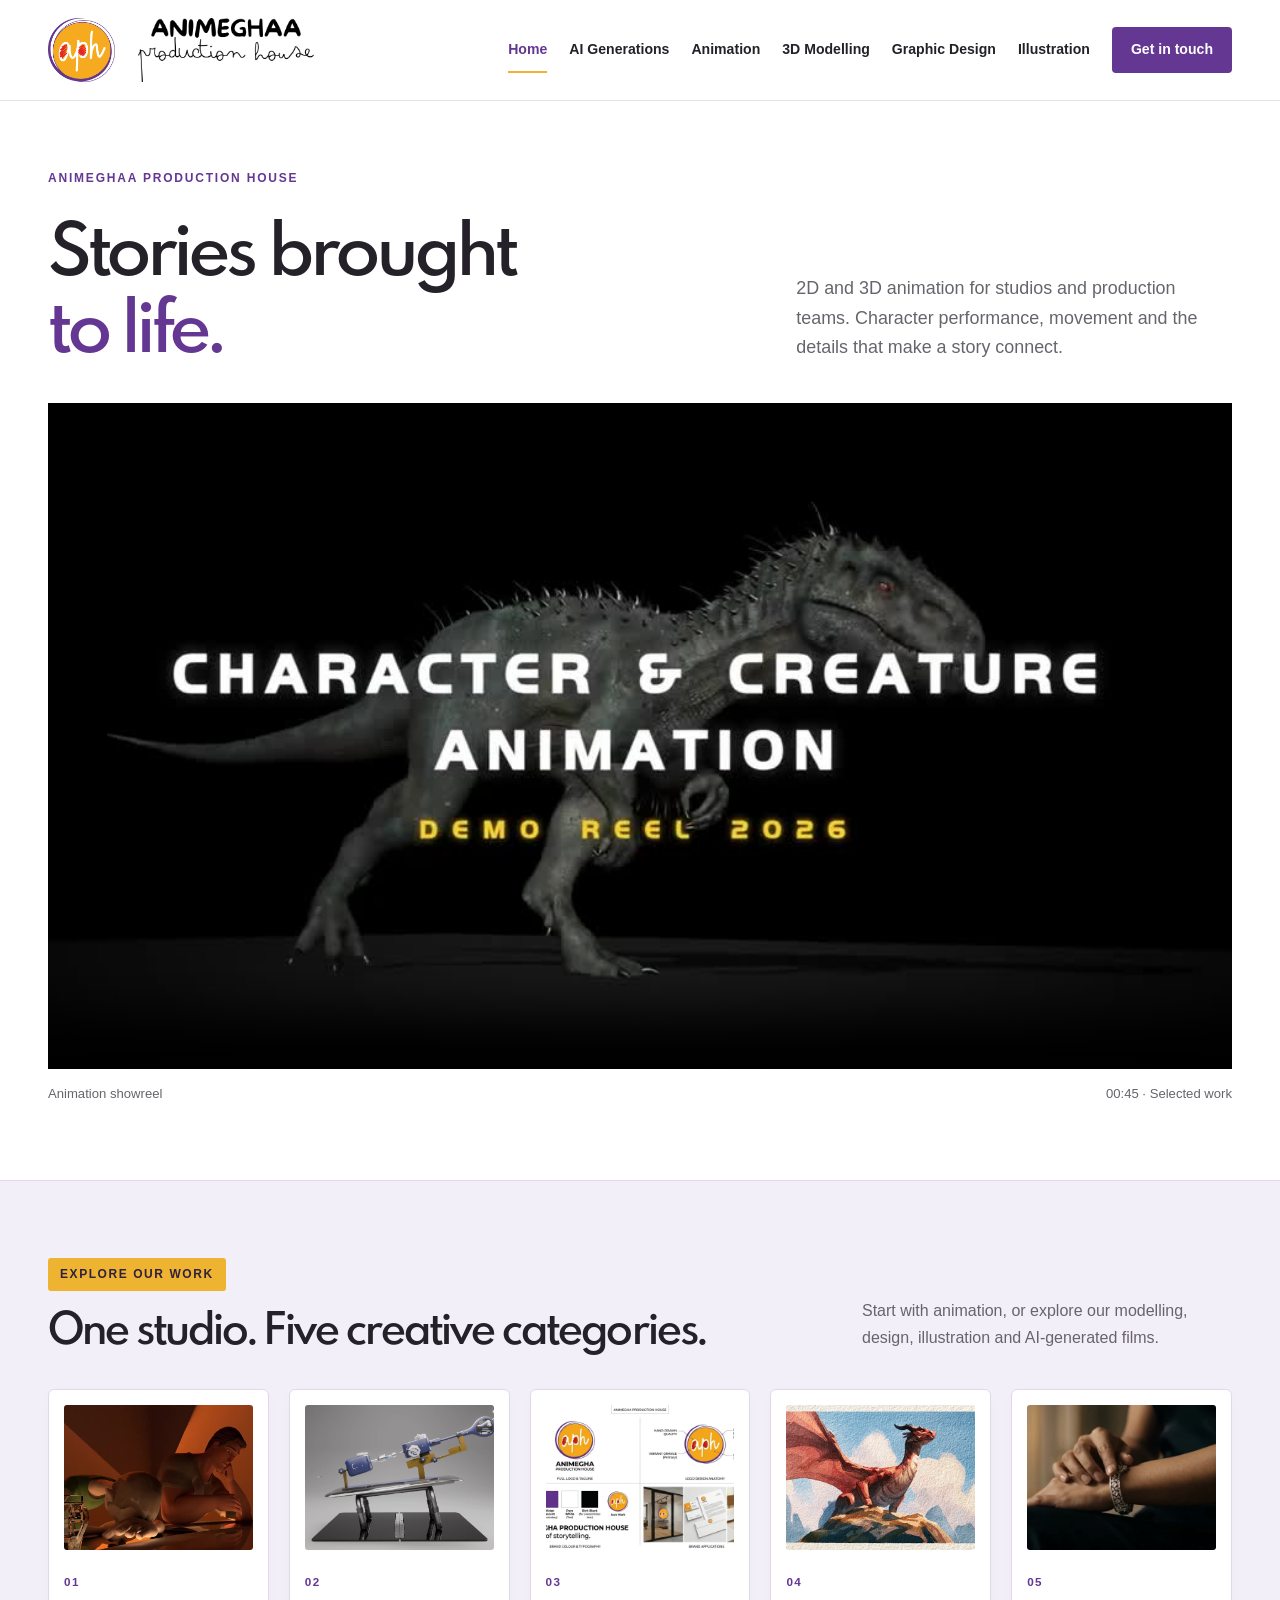
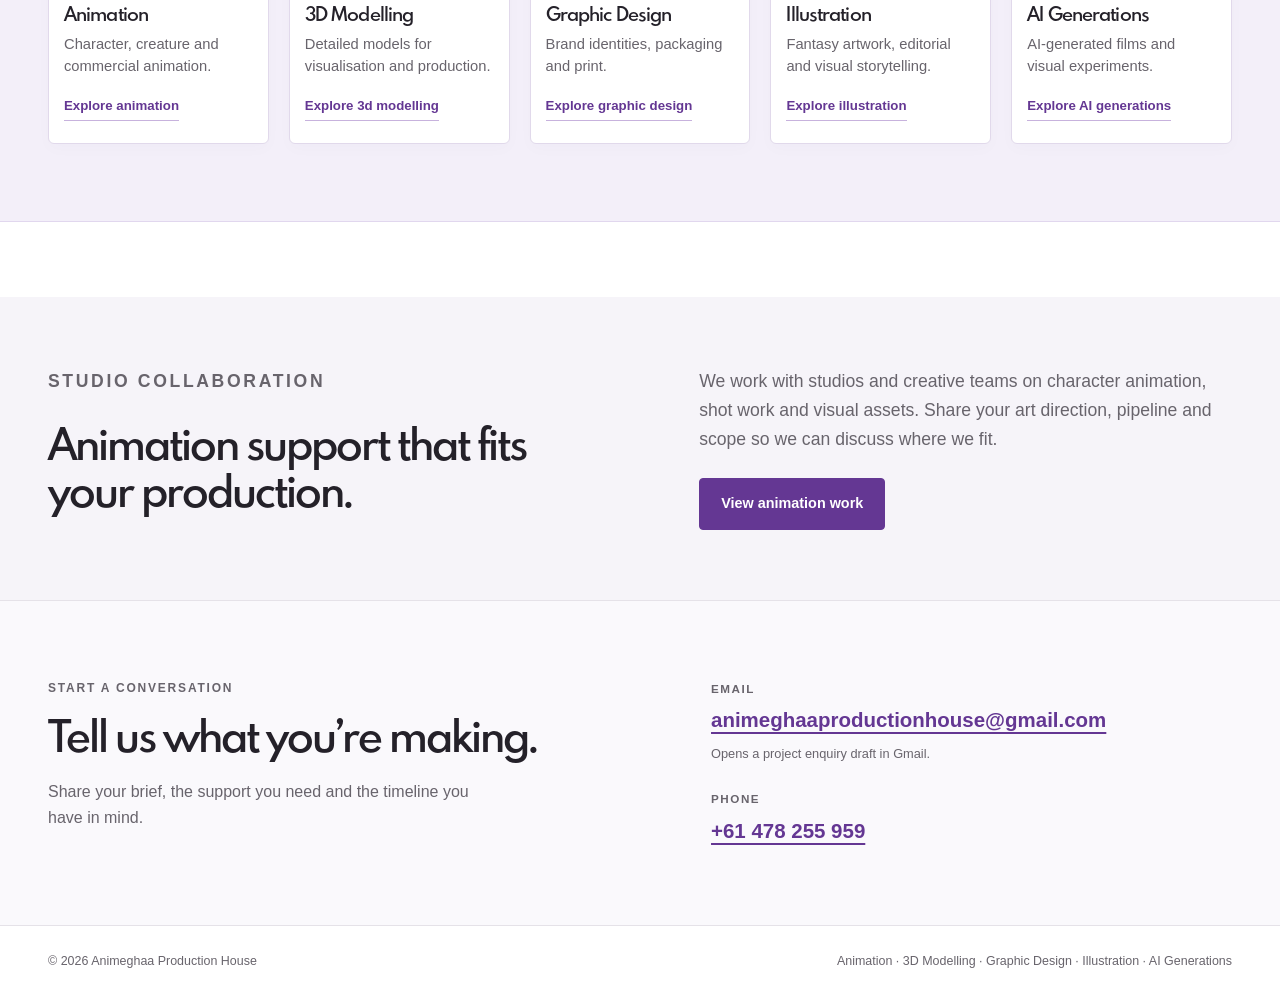
==== commit dd3cd0f8: "Add files via upload" ====
--- a/index.html
+++ b/index.html
@@ -1 +1 @@
-<!doctype html><html lang="en"><head><meta charset="utf-8"><meta name="viewport" content="width=device-width, initial-scale=1"><meta name="theme-color" content="#ffffff"><meta name="description" content="Animeghaa Production House: animation, 3D modelling, graphic design and illustration for studios and creative teams."><title>Animation &amp; creative studio | Animeghaa Production House</title><link rel="icon" href="assets/icon.png"><link rel="stylesheet" href="styles.css"></head><body><a class="skip" href="#main">Skip to content</a><header class="site-header"><div class="wrap header-inner"><a class="mark-link" href="index.html" aria-label="Animeghaa Production House home"><img class="circular-mark" src="assets/icon.png" alt="APH circular logo"></a><a class="wordmark-link" href="index.html" aria-label="Animeghaa Production House home"><img class="wordmark" src="assets/wordmark.png" alt="Animeghaa Production House"></a><button class="menu-button" type="button" aria-expanded="false" aria-controls="site-nav">Menu</button><nav class="nav" id="site-nav" aria-label="Main navigation"><a href="index.html" aria-current="page">Home</a><a href="animation-portfolio.html">Animation</a><a href="3d-modelling.html">3D Modelling</a><a href="graphic-design.html">Graphic Design</a><a href="illustration.html">Illustration</a><a href="ai-generations.html">AI Generations</a><a class="contact-nav" href="#contact">Get in touch</a></nav></div></header><main id="main"><div class="wrap"><div class="intro"><div><p class="eyebrow">Animeghaa Production House</p><h1>Stories brought<br><span>to life.</span></h1></div><p>2D and 3D animation for studios and production teams. Character performance, movement and the details that make a story connect.</p></div><video class="hero-reel" controls autoplay muted loop playsinline preload="metadata" poster="assets/showreel.jpg" aria-label="Animeghaa Production House animation showreel"><source src="assets/showreel.mp4" type="video/mp4"><a href="assets/showreel.mp4">Download animation reel</a></video><div class="reel-label"><span>Animation showreel</span><span>01:08 · Selected work</span></div></div><section class="section wrap explore-work"><div class="section-head"><div><p class="eyebrow">Explore our work</p><h2>One studio. Five creative categories.</h2></div><p>Start with animation, or explore our modelling, design, illustration and AI-generated films.</p></div><div class="disciplines"><a class="discipline" href="animation-portfolio.html"><img src="assets/attitude-problem.jpg" alt="Animation work" loading="lazy"><span class="number">01</span><h3>Animation</h3><p>Character, creature and commercial animation.</p><span class="link">Explore animation</span></a><a class="discipline" href="3d-modelling.html"><img src="assets/model-1.webp" alt="3D Modelling work" loading="lazy"><span class="number">02</span><h3>3D Modelling</h3><p>Detailed models for visualisation and production.</p><span class="link">Explore 3d modelling</span></a><a class="discipline" href="graphic-design.html"><img src="assets/work-1.webp" alt="Graphic Design work" loading="lazy"><span class="number">03</span><h3>Graphic Design</h3><p>Brand identities, packaging and print.</p><span class="link">Explore graphic design</span></a><a class="discipline" href="illustration.html"><img src="assets/illustration-0.webp" alt="Illustration work" loading="lazy"><span class="number">04</span><h3>Illustration</h3><p>Fantasy artwork, editorial and visual storytelling.</p><span class="link">Explore illustration</span></a><a class="discipline" href="ai-generations.html"><img src="assets/ai-cartier.jpg" alt="AI-generated jewellery film" loading="lazy"><span class="number">05</span><h3>AI Generations</h3><p>AI-generated films and visual experiments.</p><span class="link">Explore AI generations</span></a></div></section><section class="studio-strip"><div class="wrap studio-inner"><div><p class="eyebrow">Studio collaboration</p><h2>Animation support that fits your production.</h2></div><div><p>We work with studios and creative teams on character animation, shot work and visual assets. Share your art direction, pipeline and scope so we can discuss where we fit.</p><a class="button" href="animation-portfolio.html">View animation work</a></div></div></section></main><section class="contact-section" id="contact"><div class="wrap contact-inner"><div><p class="eyebrow">Start a conversation</p><h2>Tell us what you’re making.</h2><p>Share your brief, the support you need and the timeline you have in mind.</p></div><div class="contact-links"><div><span>Email</span><a href="https://mail.google.com/mail/?view=cm&amp;fs=1&amp;to=animeghaaproductionhouse%40gmail.com&amp;su=Project+enquiry+%7C+Animeghaa+Production+House&amp;body=Hello+Animeghaa+Production+House%2C%0A%0AI+would+like+to+discuss+a+project.%0A%0AName%3A%0AStudio+%2F+company%3A%0AService+needed+%28Animation+%2F+3D+Modelling+%2F+Graphic+Design+%2F+Illustration+%2F+AI+Generations%29%3A%0AProject+details%3A%0AStyle+or+references%3A%0AScope+%2F+deliverables%3A%0ATimeline+%2F+deadline%3A%0A%0ABest+regards%2C%0A">animeghaaproductionhouse@gmail.com</a><small>Opens a project enquiry draft in Gmail.</small></div><div><span>Phone</span><a href="tel:+61478255959">+61 478 255 959</a></div></div></div></section><footer><div class="wrap footer-inner"><span>© 2026 Animeghaa Production House</span><span>Animation · 3D Modelling · Graphic Design · Illustration · AI Generations</span></div></footer><dialog id="gallery-dialog" aria-labelledby="dialog-title"><div class="dialog-bar"><h2 class="dialog-title" id="dialog-title"></h2><button class="dialog-close" type="button" aria-label="Close gallery">Close</button></div><div class="dialog-content"></div><p class="dialog-description"></p><div class="dialog-controls"><button data-nav="-1" type="button" aria-label="Previous image">Previous</button><span class="count"></span><button data-nav="1" type="button" aria-label="Next image">Next</button></div></dialog><script src="portfolio-data.js"></script><script src="script.js" defer></script></body></html>+<!doctype html><html lang="en"><head><meta charset="utf-8"><meta name="viewport" content="width=device-width, initial-scale=1"><meta name="theme-color" content="#ffffff"><meta name="description" content="Animeghaa Production House: animation, 3D modelling, graphic design and illustration for studios and creative teams."><title>Animation &amp; creative studio | Animeghaa Production House</title><link rel="icon" href="assets/icon.png"><link rel="stylesheet" href="styles.css"></head><body><a class="skip" href="#main">Skip to content</a><header class="site-header"><div class="wrap header-inner"><a class="mark-link" href="index.html" aria-label="Animeghaa Production House home"><img class="circular-mark" src="assets/icon.png" alt="APH circular logo"></a><a class="wordmark-link" href="index.html" aria-label="Animeghaa Production House home"><img class="wordmark" src="assets/wordmark.png" alt="Animeghaa Production House"></a><button class="menu-button" type="button" aria-expanded="false" aria-controls="site-nav">Menu</button><nav class="nav" id="site-nav" aria-label="Main navigation"><a href="index.html" aria-current="page">Home</a><a href="ai-generations.html">AI Generations</a><a href="animation-portfolio.html">Animation</a><a href="3d-modelling.html">3D Modelling</a><a href="graphic-design.html">Graphic Design</a><a href="illustration.html">Illustration</a><a class="contact-nav" href="#contact">Get in touch</a></nav></div></header><main id="main"><div class="wrap"><div class="intro"><div><p class="eyebrow">Animeghaa Production House</p><h1>Stories brought<br><span>to life.</span></h1></div><p>2D and 3D animation for studios and production teams. Character performance, movement and the details that make a story connect.</p></div><video class="hero-reel" controls autoplay muted loop playsinline preload="metadata" poster="assets/showreel.jpg" aria-label="Animeghaa Production House animation showreel"><source src="assets/showreel-oct2026.mp4" type="video/mp4"><a href="assets/showreel-oct2026.mp4">Download animation reel</a></video><div class="reel-label"><span>Animation showreel</span><span>00:45 · Selected work</span></div></div><section class="section wrap explore-work"><div class="section-head"><div><p class="eyebrow">Explore our work</p><h2>One studio. Five creative categories.</h2></div><p>Start with animation, or explore our modelling, design, illustration and AI-generated films.</p></div><div class="disciplines"><a class="discipline" href="animation-portfolio.html"><img src="assets/attitude-problem.jpg" alt="Animation work" loading="lazy"><span class="number">01</span><h3>Animation</h3><p>Character, creature and commercial animation.</p><span class="link">Explore animation</span></a><a class="discipline" href="3d-modelling.html"><img src="assets/model-1.webp" alt="3D Modelling work" loading="lazy"><span class="number">02</span><h3>3D Modelling</h3><p>Detailed models for visualisation and production.</p><span class="link">Explore 3d modelling</span></a><a class="discipline" href="graphic-design.html"><img src="assets/work-1.webp" alt="Graphic Design work" loading="lazy"><span class="number">03</span><h3>Graphic Design</h3><p>Brand identities, packaging and print.</p><span class="link">Explore graphic design</span></a><a class="discipline" href="illustration.html"><img src="assets/illustration-0.webp" alt="Illustration work" loading="lazy"><span class="number">04</span><h3>Illustration</h3><p>Fantasy artwork, editorial and visual storytelling.</p><span class="link">Explore illustration</span></a><a class="discipline" href="ai-generations.html"><img src="assets/ai-cartier.jpg" alt="AI-generated jewellery film" loading="lazy"><span class="number">05</span><h3>AI Generations</h3><p>AI-generated films and visual experiments.</p><span class="link">Explore AI generations</span></a></div></section><section class="studio-strip"><div class="wrap studio-inner"><div><p class="eyebrow">Studio collaboration</p><h2>Animation support that fits your production.</h2></div><div><p>We work with studios and creative teams on character animation, shot work and visual assets. Share your art direction, pipeline and scope so we can discuss where we fit.</p><a class="button" href="animation-portfolio.html">View animation work</a></div></div></section></main><section class="contact-section" id="contact"><div class="wrap contact-inner"><div><p class="eyebrow">Start a conversation</p><h2>Tell us what you’re making.</h2><p>Share your brief, the support you need and the timeline you have in mind.</p></div><div class="contact-links"><div><span>Email</span><a href="https://mail.google.com/mail/?view=cm&amp;fs=1&amp;to=animeghaaproductionhouse%40gmail.com&amp;su=Project+enquiry+%7C+Animeghaa+Production+House&amp;body=Hello+Animeghaa+Production+House%2C%0A%0AI+would+like+to+discuss+a+project.%0A%0AName%3A%0AStudio+%2F+company%3A%0AService+needed+%28Animation+%2F+3D+Modelling+%2F+Graphic+Design+%2F+Illustration+%2F+AI+Generations%29%3A%0AProject+details%3A%0AStyle+or+references%3A%0AScope+%2F+deliverables%3A%0ATimeline+%2F+deadline%3A%0A%0ABest+regards%2C%0A">animeghaaproductionhouse@gmail.com</a><small>Opens a project enquiry draft in Gmail.</small></div><div><span>Phone</span><a href="tel:+61478255959">+61 478 255 959</a></div></div></div></section><footer><div class="wrap footer-inner"><span>© 2026 Animeghaa Production House</span><span>Animation · 3D Modelling · Graphic Design · Illustration · AI Generations</span></div></footer><dialog id="gallery-dialog" aria-labelledby="dialog-title"><div class="dialog-bar"><h2 class="dialog-title" id="dialog-title"></h2><button class="dialog-close" type="button" aria-label="Close gallery">Close</button></div><div class="dialog-content"></div><p class="dialog-description"></p><div class="dialog-controls"><button data-nav="-1" type="button" aria-label="Previous image">Previous</button><span class="count"></span><button data-nav="1" type="button" aria-label="Next image">Next</button></div></dialog><script src="portfolio-data.js"></script><script src="script.js" defer></script></body></html>
--- a/styles.css
+++ b/styles.css
@@ -14,3 +14,7 @@
 @media(max-width:1150px) and (min-width:1001px){.header-inner{gap:18px;grid-template-columns:55px auto 1fr}.circular-mark,.wordmark{height:55px}.nav{gap:15px;font-size:.8rem}.nav .contact-nav{padding:10px 14px}}
 @media(max-width:1000px){.header-inner{grid-template-columns:48px auto 1fr;gap:18px;min-height:86px;padding:16px 0}.circular-mark,.wordmark{height:48px}.menu-button{display:block;grid-column:3;grid-row:1;justify-self:end;background:white;border:1px solid var(--line);border-radius:4px;padding:8px 13px;color:var(--purple);font-size:.85rem;font-weight:700}.nav{grid-column:1/-1;grid-row:2;flex-wrap:wrap;justify-content:flex-end;gap:12px 24px;padding:14px 0 0;white-space:normal}.nav:not(.is-open){display:none}.nav.is-open{display:flex}}
 @media(max-width:500px){.header-inner{grid-template-columns:40px auto 1fr;gap:14px;min-height:76px;padding:14px 0}.circular-mark,.wordmark{height:40px}.menu-button{padding:7px 10px;font-size:.78rem}}
+
+/* Fifth portfolio category and navigation spacing. */
+@media(min-width:1051px){.disciplines{grid-template-columns:repeat(5,minmax(0,1fr));gap:20px}.explore-work .discipline img{height:145px}.explore-work .discipline h3{font-size:1.1rem}}
+@media(max-width:1200px) and (min-width:1001px){.header-inner{grid-template-columns:55px auto 1fr;gap:18px}.menu-button{display:block;grid-column:3;grid-row:1;justify-self:end;background:white;border:1px solid var(--line);border-radius:4px;padding:8px 13px;color:var(--purple);font-size:.85rem;font-weight:700}.nav{grid-column:1/-1;grid-row:2;justify-content:flex-end;flex-wrap:wrap;padding:14px 0 0;gap:12px 24px}.nav:not(.is-open){display:none}.nav.is-open{display:flex}}
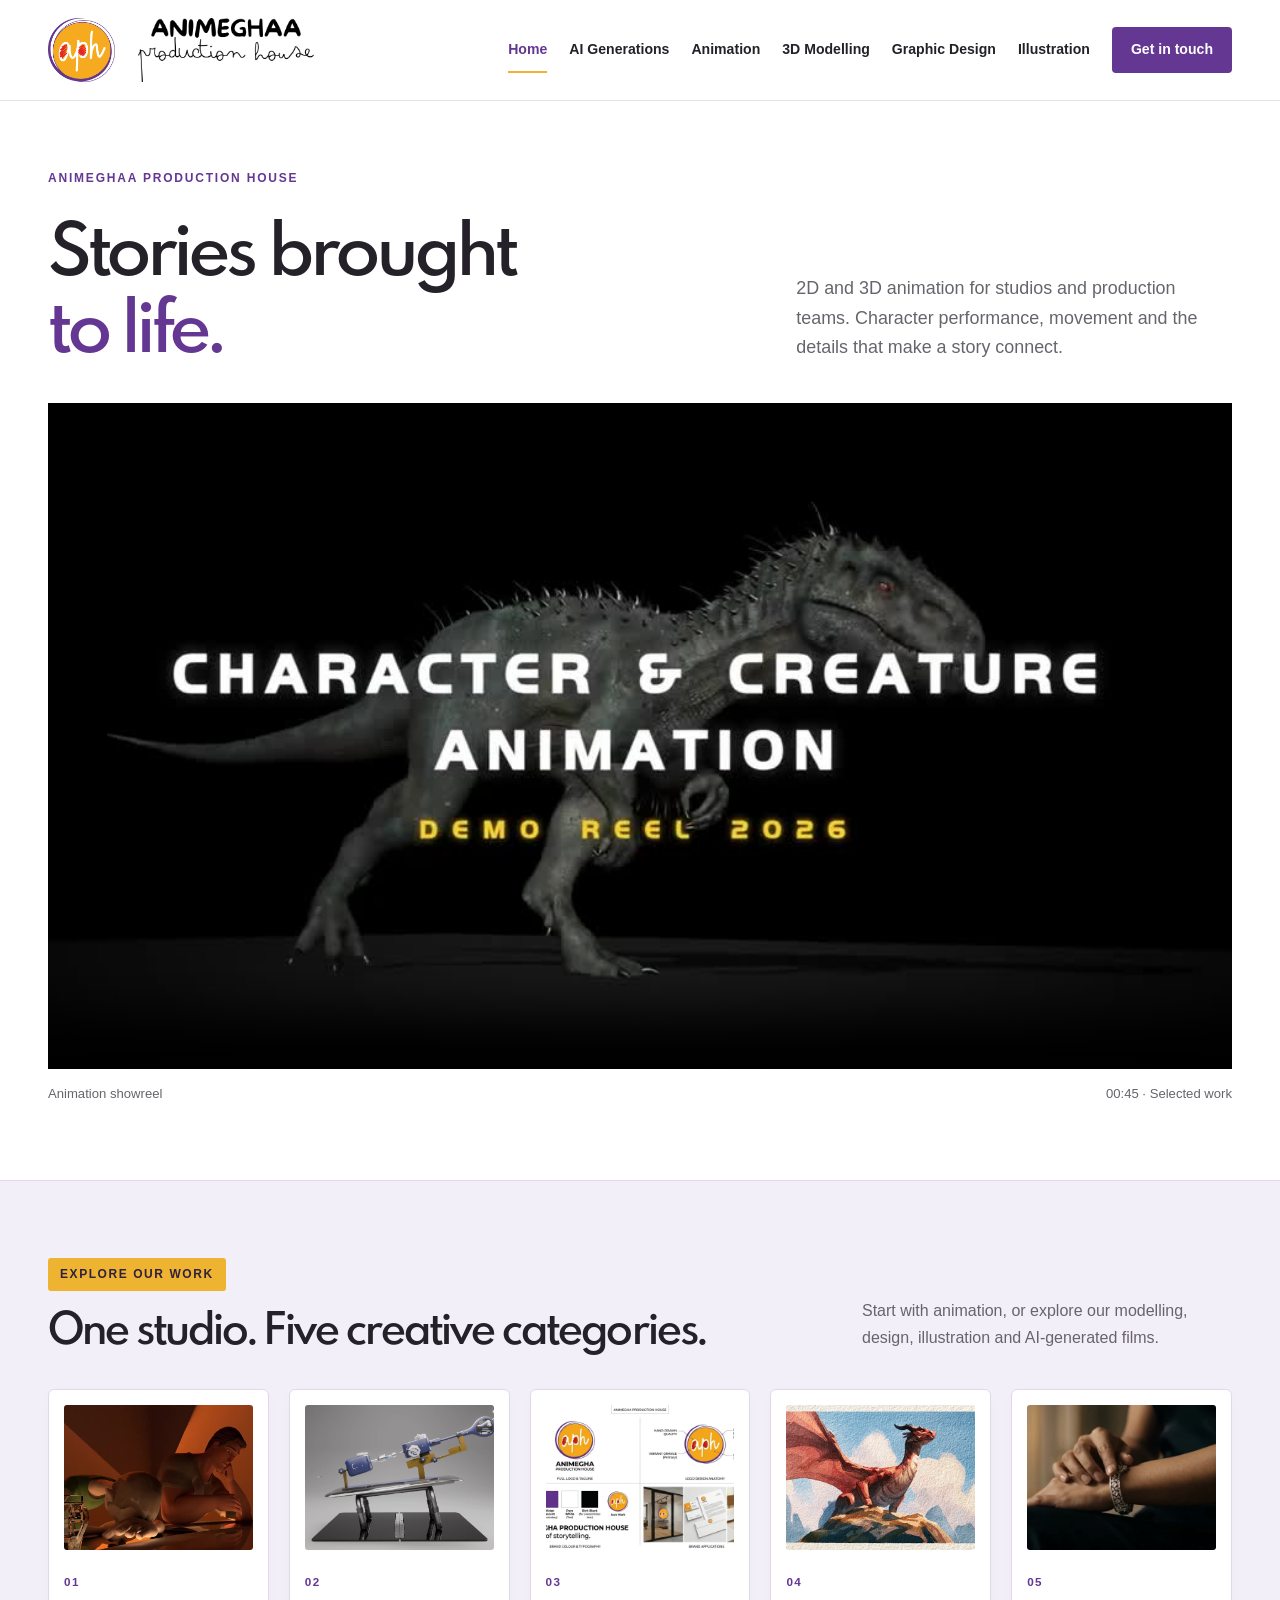
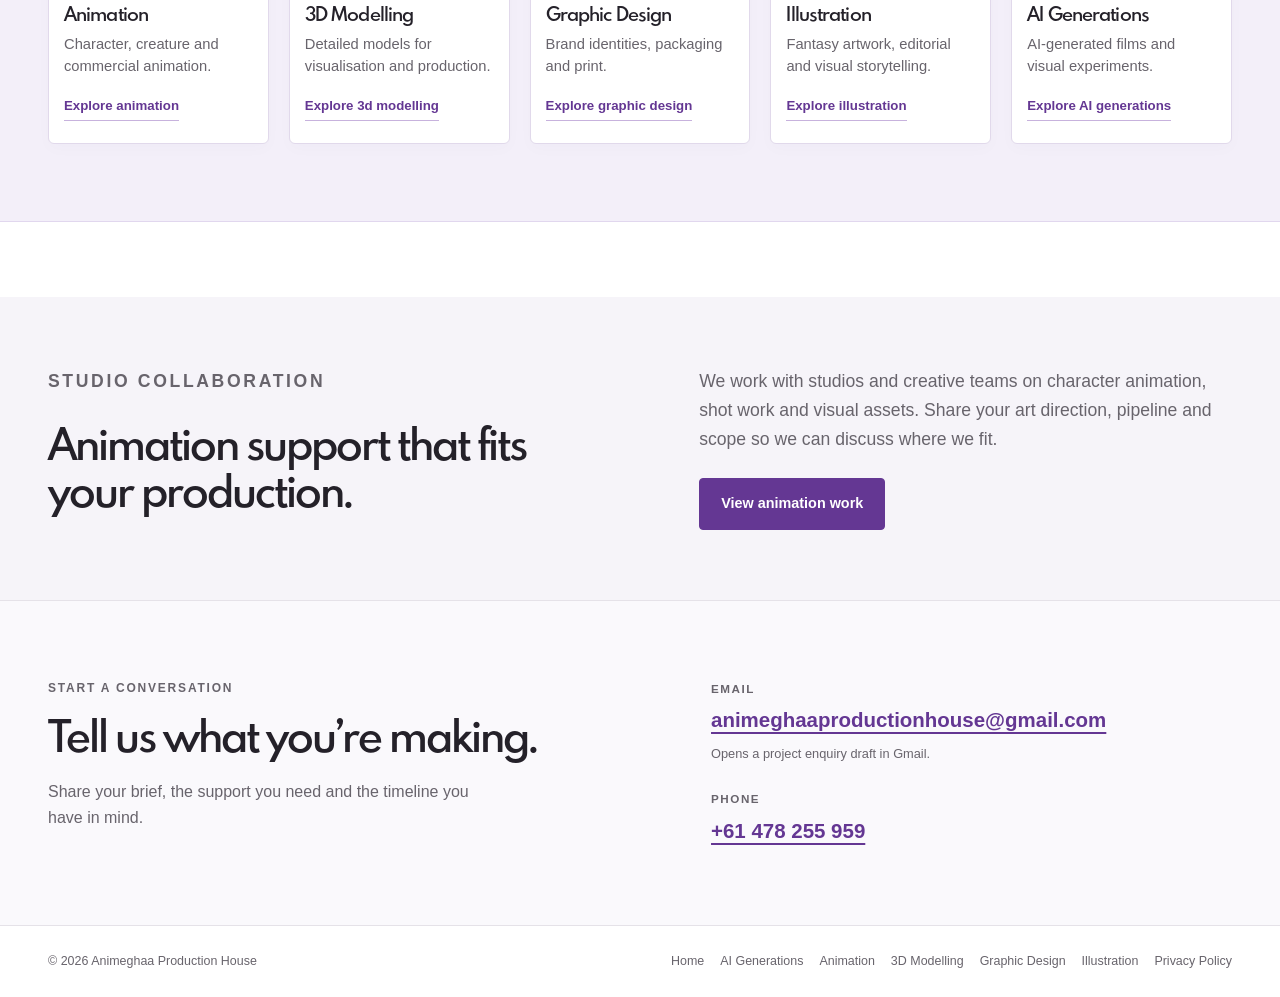
==== commit be4bf1d2: "footer update-privacy policy" ====
--- a/index.html
+++ b/index.html
@@ -1 +1 @@
-<!doctype html><html lang="en"><head><meta charset="utf-8"><meta name="viewport" content="width=device-width, initial-scale=1"><meta name="theme-color" content="#ffffff"><meta name="description" content="Animeghaa Production House: animation, 3D modelling, graphic design and illustration for studios and creative teams."><title>Animation &amp; creative studio | Animeghaa Production House</title><link rel="icon" href="assets/icon.png"><link rel="stylesheet" href="styles.css"></head><body><a class="skip" href="#main">Skip to content</a><header class="site-header"><div class="wrap header-inner"><a class="mark-link" href="index.html" aria-label="Animeghaa Production House home"><img class="circular-mark" src="assets/icon.png" alt="APH circular logo"></a><a class="wordmark-link" href="index.html" aria-label="Animeghaa Production House home"><img class="wordmark" src="assets/wordmark.png" alt="Animeghaa Production House"></a><button class="menu-button" type="button" aria-expanded="false" aria-controls="site-nav">Menu</button><nav class="nav" id="site-nav" aria-label="Main navigation"><a href="index.html" aria-current="page">Home</a><a href="ai-generations.html">AI Generations</a><a href="animation-portfolio.html">Animation</a><a href="3d-modelling.html">3D Modelling</a><a href="graphic-design.html">Graphic Design</a><a href="illustration.html">Illustration</a><a class="contact-nav" href="#contact">Get in touch</a></nav></div></header><main id="main"><div class="wrap"><div class="intro"><div><p class="eyebrow">Animeghaa Production House</p><h1>Stories brought<br><span>to life.</span></h1></div><p>2D and 3D animation for studios and production teams. Character performance, movement and the details that make a story connect.</p></div><video class="hero-reel" controls autoplay muted loop playsinline preload="metadata" poster="assets/showreel.jpg" aria-label="Animeghaa Production House animation showreel"><source src="assets/showreel-oct2026.mp4" type="video/mp4"><a href="assets/showreel-oct2026.mp4">Download animation reel</a></video><div class="reel-label"><span>Animation showreel</span><span>00:45 · Selected work</span></div></div><section class="section wrap explore-work"><div class="section-head"><div><p class="eyebrow">Explore our work</p><h2>One studio. Five creative categories.</h2></div><p>Start with animation, or explore our modelling, design, illustration and AI-generated films.</p></div><div class="disciplines"><a class="discipline" href="animation-portfolio.html"><img src="assets/attitude-problem.jpg" alt="Animation work" loading="lazy"><span class="number">01</span><h3>Animation</h3><p>Character, creature and commercial animation.</p><span class="link">Explore animation</span></a><a class="discipline" href="3d-modelling.html"><img src="assets/model-1.webp" alt="3D Modelling work" loading="lazy"><span class="number">02</span><h3>3D Modelling</h3><p>Detailed models for visualisation and production.</p><span class="link">Explore 3d modelling</span></a><a class="discipline" href="graphic-design.html"><img src="assets/work-1.webp" alt="Graphic Design work" loading="lazy"><span class="number">03</span><h3>Graphic Design</h3><p>Brand identities, packaging and print.</p><span class="link">Explore graphic design</span></a><a class="discipline" href="illustration.html"><img src="assets/illustration-0.webp" alt="Illustration work" loading="lazy"><span class="number">04</span><h3>Illustration</h3><p>Fantasy artwork, editorial and visual storytelling.</p><span class="link">Explore illustration</span></a><a class="discipline" href="ai-generations.html"><img src="assets/ai-cartier.jpg" alt="AI-generated jewellery film" loading="lazy"><span class="number">05</span><h3>AI Generations</h3><p>AI-generated films and visual experiments.</p><span class="link">Explore AI generations</span></a></div></section><section class="studio-strip"><div class="wrap studio-inner"><div><p class="eyebrow">Studio collaboration</p><h2>Animation support that fits your production.</h2></div><div><p>We work with studios and creative teams on character animation, shot work and visual assets. Share your art direction, pipeline and scope so we can discuss where we fit.</p><a class="button" href="animation-portfolio.html">View animation work</a></div></div></section></main><section class="contact-section" id="contact"><div class="wrap contact-inner"><div><p class="eyebrow">Start a conversation</p><h2>Tell us what you’re making.</h2><p>Share your brief, the support you need and the timeline you have in mind.</p></div><div class="contact-links"><div><span>Email</span><a href="https://mail.google.com/mail/?view=cm&amp;fs=1&amp;to=animeghaaproductionhouse%40gmail.com&amp;su=Project+enquiry+%7C+Animeghaa+Production+House&amp;body=Hello+Animeghaa+Production+House%2C%0A%0AI+would+like+to+discuss+a+project.%0A%0AName%3A%0AStudio+%2F+company%3A%0AService+needed+%28Animation+%2F+3D+Modelling+%2F+Graphic+Design+%2F+Illustration+%2F+AI+Generations%29%3A%0AProject+details%3A%0AStyle+or+references%3A%0AScope+%2F+deliverables%3A%0ATimeline+%2F+deadline%3A%0A%0ABest+regards%2C%0A">animeghaaproductionhouse@gmail.com</a><small>Opens a project enquiry draft in Gmail.</small></div><div><span>Phone</span><a href="tel:+61478255959">+61 478 255 959</a></div></div></div></section><footer><div class="wrap footer-inner"><span>© 2026 Animeghaa Production House</span><span>Animation · 3D Modelling · Graphic Design · Illustration · AI Generations</span></div></footer><dialog id="gallery-dialog" aria-labelledby="dialog-title"><div class="dialog-bar"><h2 class="dialog-title" id="dialog-title"></h2><button class="dialog-close" type="button" aria-label="Close gallery">Close</button></div><div class="dialog-content"></div><p class="dialog-description"></p><div class="dialog-controls"><button data-nav="-1" type="button" aria-label="Previous image">Previous</button><span class="count"></span><button data-nav="1" type="button" aria-label="Next image">Next</button></div></dialog><script src="portfolio-data.js"></script><script src="script.js" defer></script></body></html>+<!doctype html><html lang="en"><head><meta charset="utf-8"><meta name="viewport" content="width=device-width, initial-scale=1"><meta name="theme-color" content="#ffffff"><meta name="description" content="Animeghaa Production House: animation, 3D modelling, graphic design and illustration for studios and creative teams."><title>Animation &amp; creative studio | Animeghaa Production House</title><link rel="icon" href="assets/icon.png"><link rel="stylesheet" href="styles.css"></head><body><a class="skip" href="#main">Skip to content</a><header class="site-header"><div class="wrap header-inner"><a class="mark-link" href="index.html" aria-label="Animeghaa Production House home"><img class="circular-mark" src="assets/icon.png" alt="APH circular logo"></a><a class="wordmark-link" href="index.html" aria-label="Animeghaa Production House home"><img class="wordmark" src="assets/wordmark.png" alt="Animeghaa Production House"></a><button class="menu-button" type="button" aria-expanded="false" aria-controls="site-nav">Menu</button><nav class="nav" id="site-nav" aria-label="Main navigation"><a href="index.html" aria-current="page">Home</a><a href="ai-generations.html">AI Generations</a><a href="animation-portfolio.html">Animation</a><a href="3d-modelling.html">3D Modelling</a><a href="graphic-design.html">Graphic Design</a><a href="illustration.html">Illustration</a><a class="contact-nav" href="#contact">Get in touch</a></nav></div></header><main id="main"><div class="wrap"><div class="intro"><div><p class="eyebrow">Animeghaa Production House</p><h1>Stories brought<br><span>to life.</span></h1></div><p>2D and 3D animation for studios and production teams. Character performance, movement and the details that make a story connect.</p></div><video class="hero-reel" controls autoplay muted loop playsinline preload="metadata" poster="assets/showreel.jpg" aria-label="Animeghaa Production House animation showreel"><source src="assets/showreel-oct2026.mp4" type="video/mp4"><a href="assets/showreel-oct2026.mp4">Download animation reel</a></video><div class="reel-label"><span>Animation showreel</span><span>00:45 · Selected work</span></div></div><section class="section wrap explore-work"><div class="section-head"><div><p class="eyebrow">Explore our work</p><h2>One studio. Five creative categories.</h2></div><p>Start with animation, or explore our modelling, design, illustration and AI-generated films.</p></div><div class="disciplines"><a class="discipline" href="animation-portfolio.html"><img src="assets/attitude-problem.jpg" alt="Animation work" loading="lazy"><span class="number">01</span><h3>Animation</h3><p>Character, creature and commercial animation.</p><span class="link">Explore animation</span></a><a class="discipline" href="3d-modelling.html"><img src="assets/model-1.webp" alt="3D Modelling work" loading="lazy"><span class="number">02</span><h3>3D Modelling</h3><p>Detailed models for visualisation and production.</p><span class="link">Explore 3d modelling</span></a><a class="discipline" href="graphic-design.html"><img src="assets/work-1.webp" alt="Graphic Design work" loading="lazy"><span class="number">03</span><h3>Graphic Design</h3><p>Brand identities, packaging and print.</p><span class="link">Explore graphic design</span></a><a class="discipline" href="illustration.html"><img src="assets/illustration-0.webp" alt="Illustration work" loading="lazy"><span class="number">04</span><h3>Illustration</h3><p>Fantasy artwork, editorial and visual storytelling.</p><span class="link">Explore illustration</span></a><a class="discipline" href="ai-generations.html"><img src="assets/ai-cartier.jpg" alt="AI-generated jewellery film" loading="lazy"><span class="number">05</span><h3>AI Generations</h3><p>AI-generated films and visual experiments.</p><span class="link">Explore AI generations</span></a></div></section><section class="studio-strip"><div class="wrap studio-inner"><div><p class="eyebrow">Studio collaboration</p><h2>Animation support that fits your production.</h2></div><div><p>We work with studios and creative teams on character animation, shot work and visual assets. Share your art direction, pipeline and scope so we can discuss where we fit.</p><a class="button" href="animation-portfolio.html">View animation work</a></div></div></section></main><section class="contact-section" id="contact"><div class="wrap contact-inner"><div><p class="eyebrow">Start a conversation</p><h2>Tell us what you’re making.</h2><p>Share your brief, the support you need and the timeline you have in mind.</p></div><div class="contact-links"><div><span>Email</span><a href="https://mail.google.com/mail/?view=cm&amp;fs=1&amp;to=animeghaaproductionhouse%40gmail.com&amp;su=Project+enquiry+%7C+Animeghaa+Production+House&amp;body=Hello+Animeghaa+Production+House%2C%0A%0AI+would+like+to+discuss+a+project.%0A%0AName%3A%0AStudio+%2F+company%3A%0AService+needed+%28Animation+%2F+3D+Modelling+%2F+Graphic+Design+%2F+Illustration+%2F+AI+Generations%29%3A%0AProject+details%3A%0AStyle+or+references%3A%0AScope+%2F+deliverables%3A%0ATimeline+%2F+deadline%3A%0A%0ABest+regards%2C%0A">animeghaaproductionhouse@gmail.com</a><small>Opens a project enquiry draft in Gmail.</small></div><div><span>Phone</span><a href="tel:+61478255959">+61 478 255 959</a></div></div></div></section><footer><div class="wrap footer-inner" style="align-items:baseline"><span style="white-space:nowrap">© 2026 Animeghaa Production House</span><nav aria-label="Footer navigation" style="display:flex;flex-wrap:wrap;justify-content:flex-end;gap:8px 16px"><a href="index.html">Home</a><a href="ai-generations.html">AI Generations</a><a href="animation-portfolio.html">Animation</a><a href="3d-modelling.html">3D Modelling</a><a href="graphic-design.html">Graphic Design</a><a href="illustration.html">Illustration</a><a href="privacy-policy.html">Privacy Policy</a></nav></div></footer><dialog id="gallery-dialog" aria-labelledby="dialog-title"><div class="dialog-bar"><h2 class="dialog-title" id="dialog-title"></h2><button class="dialog-close" type="button" aria-label="Close gallery">Close</button></div><div class="dialog-content"></div><p class="dialog-description"></p><div class="dialog-controls"><button data-nav="-1" type="button" aria-label="Previous image">Previous</button><span class="count"></span><button data-nav="1" type="button" aria-label="Next image">Next</button></div></dialog><script src="portfolio-data.js"></script><script src="script.js" defer></script></body></html>
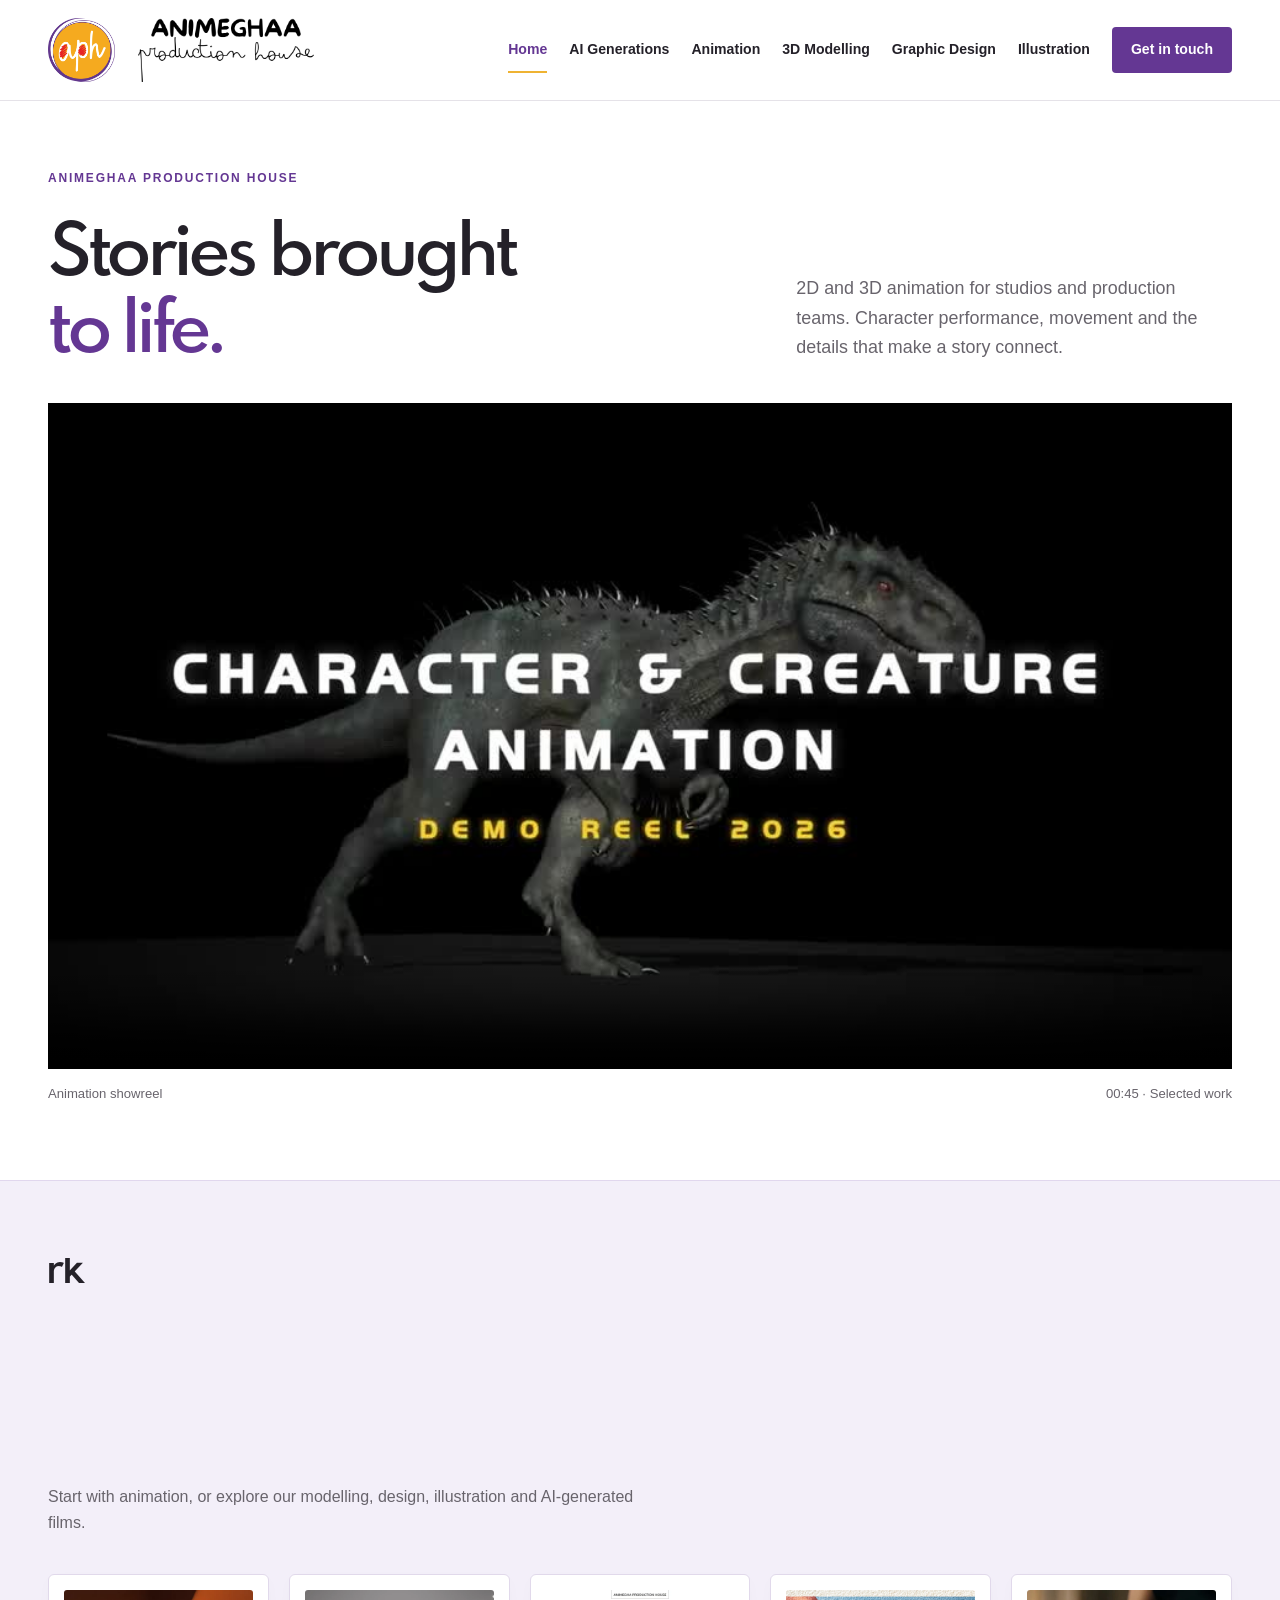
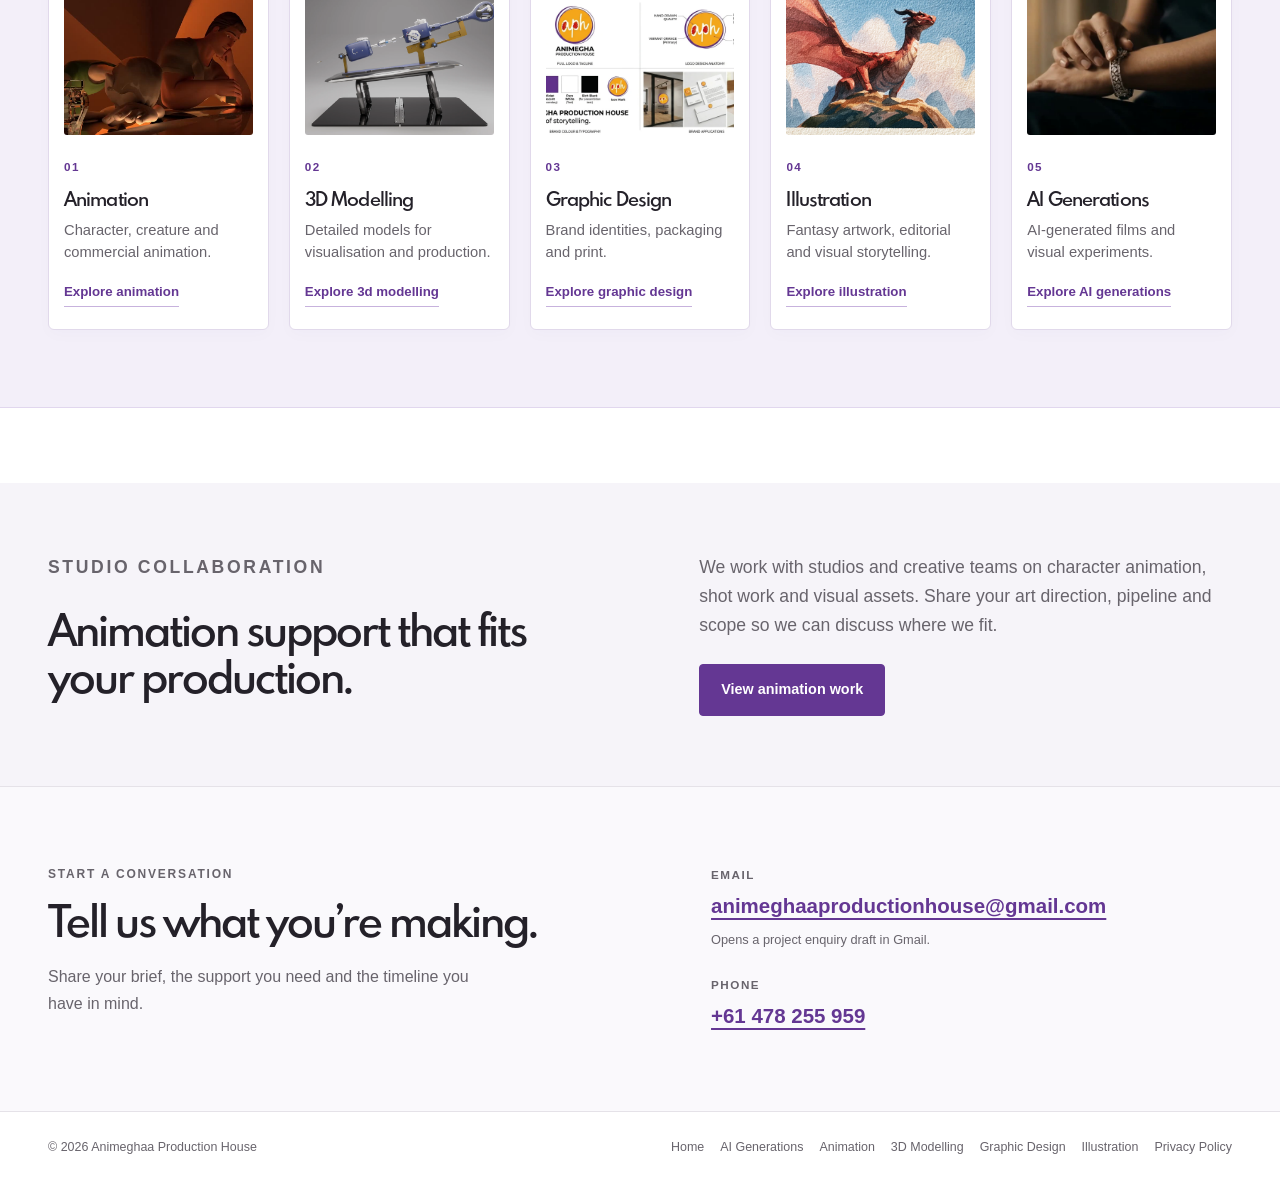
==== commit 9973c9de: "handwritten titles" ====
--- a/index.html
+++ b/index.html
@@ -1 +1 @@
-<!doctype html><html lang="en"><head><meta charset="utf-8"><meta name="viewport" content="width=device-width, initial-scale=1"><meta name="theme-color" content="#ffffff"><meta name="description" content="Animeghaa Production House: animation, 3D modelling, graphic design and illustration for studios and creative teams."><title>Animation &amp; creative studio | Animeghaa Production House</title><link rel="icon" href="assets/icon.png"><link rel="stylesheet" href="styles.css"></head><body><a class="skip" href="#main">Skip to content</a><header class="site-header"><div class="wrap header-inner"><a class="mark-link" href="index.html" aria-label="Animeghaa Production House home"><img class="circular-mark" src="assets/icon.png" alt="APH circular logo"></a><a class="wordmark-link" href="index.html" aria-label="Animeghaa Production House home"><img class="wordmark" src="assets/wordmark.png" alt="Animeghaa Production House"></a><button class="menu-button" type="button" aria-expanded="false" aria-controls="site-nav">Menu</button><nav class="nav" id="site-nav" aria-label="Main navigation"><a href="index.html" aria-current="page">Home</a><a href="ai-generations.html">AI Generations</a><a href="animation-portfolio.html">Animation</a><a href="3d-modelling.html">3D Modelling</a><a href="graphic-design.html">Graphic Design</a><a href="illustration.html">Illustration</a><a class="contact-nav" href="#contact">Get in touch</a></nav></div></header><main id="main"><div class="wrap"><div class="intro"><div><p class="eyebrow">Animeghaa Production House</p><h1>Stories brought<br><span>to life.</span></h1></div><p>2D and 3D animation for studios and production teams. Character performance, movement and the details that make a story connect.</p></div><video class="hero-reel" controls autoplay muted loop playsinline preload="metadata" poster="assets/showreel.jpg" aria-label="Animeghaa Production House animation showreel"><source src="assets/showreel-oct2026.mp4" type="video/mp4"><a href="assets/showreel-oct2026.mp4">Download animation reel</a></video><div class="reel-label"><span>Animation showreel</span><span>00:45 · Selected work</span></div></div><section class="section wrap explore-work"><div class="section-head"><div><p class="eyebrow">Explore our work</p><h2>One studio. Five creative categories.</h2></div><p>Start with animation, or explore our modelling, design, illustration and AI-generated films.</p></div><div class="disciplines"><a class="discipline" href="animation-portfolio.html"><img src="assets/attitude-problem.jpg" alt="Animation work" loading="lazy"><span class="number">01</span><h3>Animation</h3><p>Character, creature and commercial animation.</p><span class="link">Explore animation</span></a><a class="discipline" href="3d-modelling.html"><img src="assets/model-1.webp" alt="3D Modelling work" loading="lazy"><span class="number">02</span><h3>3D Modelling</h3><p>Detailed models for visualisation and production.</p><span class="link">Explore 3d modelling</span></a><a class="discipline" href="graphic-design.html"><img src="assets/work-1.webp" alt="Graphic Design work" loading="lazy"><span class="number">03</span><h3>Graphic Design</h3><p>Brand identities, packaging and print.</p><span class="link">Explore graphic design</span></a><a class="discipline" href="illustration.html"><img src="assets/illustration-0.webp" alt="Illustration work" loading="lazy"><span class="number">04</span><h3>Illustration</h3><p>Fantasy artwork, editorial and visual storytelling.</p><span class="link">Explore illustration</span></a><a class="discipline" href="ai-generations.html"><img src="assets/ai-cartier.jpg" alt="AI-generated jewellery film" loading="lazy"><span class="number">05</span><h3>AI Generations</h3><p>AI-generated films and visual experiments.</p><span class="link">Explore AI generations</span></a></div></section><section class="studio-strip"><div class="wrap studio-inner"><div><p class="eyebrow">Studio collaboration</p><h2>Animation support that fits your production.</h2></div><div><p>We work with studios and creative teams on character animation, shot work and visual assets. Share your art direction, pipeline and scope so we can discuss where we fit.</p><a class="button" href="animation-portfolio.html">View animation work</a></div></div></section></main><section class="contact-section" id="contact"><div class="wrap contact-inner"><div><p class="eyebrow">Start a conversation</p><h2>Tell us what you’re making.</h2><p>Share your brief, the support you need and the timeline you have in mind.</p></div><div class="contact-links"><div><span>Email</span><a href="https://mail.google.com/mail/?view=cm&amp;fs=1&amp;to=animeghaaproductionhouse%40gmail.com&amp;su=Project+enquiry+%7C+Animeghaa+Production+House&amp;body=Hello+Animeghaa+Production+House%2C%0A%0AI+would+like+to+discuss+a+project.%0A%0AName%3A%0AStudio+%2F+company%3A%0AService+needed+%28Animation+%2F+3D+Modelling+%2F+Graphic+Design+%2F+Illustration+%2F+AI+Generations%29%3A%0AProject+details%3A%0AStyle+or+references%3A%0AScope+%2F+deliverables%3A%0ATimeline+%2F+deadline%3A%0A%0ABest+regards%2C%0A">animeghaaproductionhouse@gmail.com</a><small>Opens a project enquiry draft in Gmail.</small></div><div><span>Phone</span><a href="tel:+61478255959">+61 478 255 959</a></div></div></div></section><footer><div class="wrap footer-inner" style="align-items:baseline"><span style="white-space:nowrap">© 2026 Animeghaa Production House</span><nav aria-label="Footer navigation" style="display:flex;flex-wrap:wrap;justify-content:flex-end;gap:8px 16px"><a href="index.html">Home</a><a href="ai-generations.html">AI Generations</a><a href="animation-portfolio.html">Animation</a><a href="3d-modelling.html">3D Modelling</a><a href="graphic-design.html">Graphic Design</a><a href="illustration.html">Illustration</a><a href="privacy-policy.html">Privacy Policy</a></nav></div></footer><dialog id="gallery-dialog" aria-labelledby="dialog-title"><div class="dialog-bar"><h2 class="dialog-title" id="dialog-title"></h2><button class="dialog-close" type="button" aria-label="Close gallery">Close</button></div><div class="dialog-content"></div><p class="dialog-description"></p><div class="dialog-controls"><button data-nav="-1" type="button" aria-label="Previous image">Previous</button><span class="count"></span><button data-nav="1" type="button" aria-label="Next image">Next</button></div></dialog><script src="portfolio-data.js"></script><script src="script.js" defer></script></body></html>+<!doctype html><html lang="en"><head><meta charset="utf-8"><meta name="viewport" content="width=device-width, initial-scale=1"><meta name="theme-color" content="#ffffff"><meta name="description" content="Melbourne animation studio specialising in 2D and 3D animation, CGI, character animation and creative production for brands and studios."><title>Animation Studio Melbourne | Animeghaa Production House</title><link rel="icon" href="assets/icon.png"><link rel="stylesheet" href="styles.css"><link rel="canonical" href="https://animeghaa.com.au/"><meta property="og:type" content="website"><meta property="og:title" content="Animation Studio Melbourne | Animeghaa Production House"><meta property="og:description" content="Melbourne animation studio specialising in 2D and 3D animation, CGI, character animation and creative production for brands and studios."><meta property="og:url" content="https://animeghaa.com.au/"><script type="application/ld+json">{"@context":"https://schema.org","@type":"ProfessionalService","name":"Animeghaa Production House","url":"https://animeghaa.com.au/","logo":"https://animeghaa.com.au/assets/icon.png","description":"Melbourne-based creative studio specialising in 2D and 3D animation, CGI, 3D modelling and commercial animation.","areaServed":{"@type":"Place","name":"Greater Melbourne, Victoria, Australia"}}</script></head><body><a class="skip" href="#main">Skip to content</a><header class="site-header"><div class="wrap header-inner"><a class="mark-link" href="index.html" aria-label="Animeghaa Production House home"><img class="circular-mark" src="assets/icon.png" alt="APH circular logo"></a><a class="wordmark-link" href="index.html" aria-label="Animeghaa Production House home"><img class="wordmark" src="assets/wordmark.png" alt="Animeghaa Production House"></a><button class="menu-button" type="button" aria-expanded="false" aria-controls="site-nav">Menu</button><nav class="nav" id="site-nav" aria-label="Main navigation"><a href="index.html" aria-current="page">Home</a><a href="ai-generations.html">AI Generations</a><a href="animation-portfolio.html">Animation</a><a href="3d-modelling.html">3D Modelling</a><a href="graphic-design.html">Graphic Design</a><a href="illustration.html">Illustration</a><a class="contact-nav" href="#contact">Get in touch</a></nav></div></header><main id="main"><div class="wrap"><div class="intro"><div><p class="eyebrow">Animeghaa Production House</p><h1>Stories brought<br><span>to life.</span></h1></div><p>2D and 3D animation for studios and production teams. Character performance, movement and the details that make a story connect.</p></div><video class="hero-reel" controls autoplay muted loop playsinline preload="metadata" poster="assets/showreel.jpg" aria-label="Animeghaa Production House animation showreel"><source src="assets/showreel-oct2026.mp4" type="video/mp4"><a href="assets/showreel-oct2026.mp4">Download animation reel</a></video><div class="reel-label"><span>Animation showreel</span><span>00:45 · Selected work</span></div></div><section class="section wrap explore-work"><div class="section-head"><div><h2 class="handwritten-heading"><img src="assets/explore-our-work.png" alt="Explore our work" width="2048" height="512" loading="lazy" decoding="async"></h2></div><p>Start with animation, or explore our modelling, design, illustration and AI-generated films.</p></div><div class="disciplines"><a class="discipline" href="animation-portfolio.html"><img src="assets/attitude-problem.jpg" alt="Animation work" loading="lazy"><span class="number">01</span><h3>Animation</h3><p>Character, creature and commercial animation.</p><span class="link">Explore animation</span></a><a class="discipline" href="3d-modelling.html"><img src="assets/model-1.webp" alt="3D Modelling work" loading="lazy"><span class="number">02</span><h3>3D Modelling</h3><p>Detailed models for visualisation and production.</p><span class="link">Explore 3d modelling</span></a><a class="discipline" href="graphic-design.html"><img src="assets/work-1.webp" alt="Graphic Design work" loading="lazy"><span class="number">03</span><h3>Graphic Design</h3><p>Brand identities, packaging and print.</p><span class="link">Explore graphic design</span></a><a class="discipline" href="illustration.html"><img src="assets/illustration-0.webp" alt="Illustration work" loading="lazy"><span class="number">04</span><h3>Illustration</h3><p>Fantasy artwork, editorial and visual storytelling.</p><span class="link">Explore illustration</span></a><a class="discipline" href="ai-generations.html"><img src="assets/ai-cartier.jpg" alt="AI-generated jewellery film" loading="lazy"><span class="number">05</span><h3>AI Generations</h3><p>AI-generated films and visual experiments.</p><span class="link">Explore AI generations</span></a></div></section><section class="studio-strip"><div class="wrap studio-inner"><div><p class="eyebrow">Studio collaboration</p><h2>Animation support that fits your production.</h2></div><div><p>We work with studios and creative teams on character animation, shot work and visual assets. Share your art direction, pipeline and scope so we can discuss where we fit.</p><a class="button" href="animation-portfolio.html">View animation work</a></div></div></section></main><section class="contact-section" id="contact"><div class="wrap contact-inner"><div><p class="eyebrow">Start a conversation</p><h2>Tell us what you’re making.</h2><p>Share your brief, the support you need and the timeline you have in mind.</p></div><div class="contact-links"><div><span>Email</span><a href="https://mail.google.com/mail/?view=cm&amp;fs=1&amp;to=animeghaaproductionhouse%40gmail.com&amp;su=Project+enquiry+%7C+Animeghaa+Production+House&amp;body=Hello+Animeghaa+Production+House%2C%0A%0AI+would+like+to+discuss+a+project.%0A%0AName%3A%0AStudio+%2F+company%3A%0AService+needed+%28Animation+%2F+3D+Modelling+%2F+Graphic+Design+%2F+Illustration+%2F+AI+Generations%29%3A%0AProject+details%3A%0AStyle+or+references%3A%0AScope+%2F+deliverables%3A%0ATimeline+%2F+deadline%3A%0A%0ABest+regards%2C%0A">animeghaaproductionhouse@gmail.com</a><small>Opens a project enquiry draft in Gmail.</small></div><div><span>Phone</span><a href="tel:+61478255959">+61 478 255 959</a></div></div></div></section><footer><div class="wrap footer-inner" style="align-items:baseline"><span style="white-space:nowrap">© 2026 Animeghaa Production House</span><nav aria-label="Footer navigation" style="display:flex;flex-wrap:wrap;justify-content:flex-end;gap:8px 16px"><a href="index.html">Home</a><a href="ai-generations.html">AI Generations</a><a href="animation-portfolio.html">Animation</a><a href="3d-modelling.html">3D Modelling</a><a href="graphic-design.html">Graphic Design</a><a href="illustration.html">Illustration</a><a href="privacy-policy.html">Privacy Policy</a></nav></div></footer><dialog id="gallery-dialog" aria-labelledby="dialog-title"><div class="dialog-bar"><h2 class="dialog-title" id="dialog-title"></h2><button class="dialog-close" type="button" aria-label="Close gallery">Close</button></div><div class="dialog-content"></div><p class="dialog-description"></p><div class="dialog-controls"><button data-nav="-1" type="button" aria-label="Previous image">Previous</button><span class="count"></span><button data-nav="1" type="button" aria-label="Next image">Next</button></div></dialog><script src="portfolio-data.js"></script><script src="script.js" defer></script></body></html>
--- a/styles.css
+++ b/styles.css
@@ -18,3 +18,29 @@
 /* Fifth portfolio category and navigation spacing. */
 @media(min-width:1051px){.disciplines{grid-template-columns:repeat(5,minmax(0,1fr));gap:20px}.explore-work .discipline img{height:145px}.explore-work .discipline h3{font-size:1.1rem}}
 @media(max-width:1200px) and (min-width:1001px){.header-inner{grid-template-columns:55px auto 1fr;gap:18px}.menu-button{display:block;grid-column:3;grid-row:1;justify-self:end;background:white;border:1px solid var(--line);border-radius:4px;padding:8px 13px;color:var(--purple);font-size:.85rem;font-weight:700}.nav{grid-column:1/-1;grid-row:2;justify-content:flex-end;flex-wrap:wrap;padding:14px 0 0;gap:12px 24px}.nav:not(.is-open){display:none}.nav.is-open{display:flex}}
+
+/* Preserve contrast on the header contact button in every interaction state. */
+.nav a.contact-nav,
+.nav a.contact-nav:visited,
+.nav a.contact-nav:hover,
+.nav a.contact-nav:focus,
+.nav a.contact-nav:active {
+  color: #fff;
+  background: var(--purple);
+}
+.nav a.contact-nav:focus-visible {
+  outline: 2px solid var(--purple);
+  outline-offset: 4px;
+}
+
+/* Original handwritten section heading. */
+.explore-work .section-head{display:block}
+.explore-work .handwritten-heading{margin:0 0 16px;line-height:1}
+.explore-work .handwritten-heading img{display:block;width:min(100%,760px);height:auto;max-width:100%;object-fit:contain}
+.explore-work .section-head>p{max-width:620px;margin:0}
+@media(max-width:600px){.explore-work .handwritten-heading{margin-bottom:12px}.explore-work .handwritten-heading img{width:100%}}
+
+/* Align the visible lettering, excluding transparent canvas margins. */
+.explore-work .handwritten-heading{position:relative;width:min(340px,100%);aspect-ratio:775 / 470;overflow:hidden;margin:0 0 20px}
+.explore-work .handwritten-heading img{position:absolute;width:264.258065%;max-width:none;height:auto;left:-87.741935%;top:-5.319149%}
+@media(max-width:600px){.explore-work .handwritten-heading{width:min(300px,100%);margin-bottom:16px}.explore-work .handwritten-heading img{width:264.258065%}}
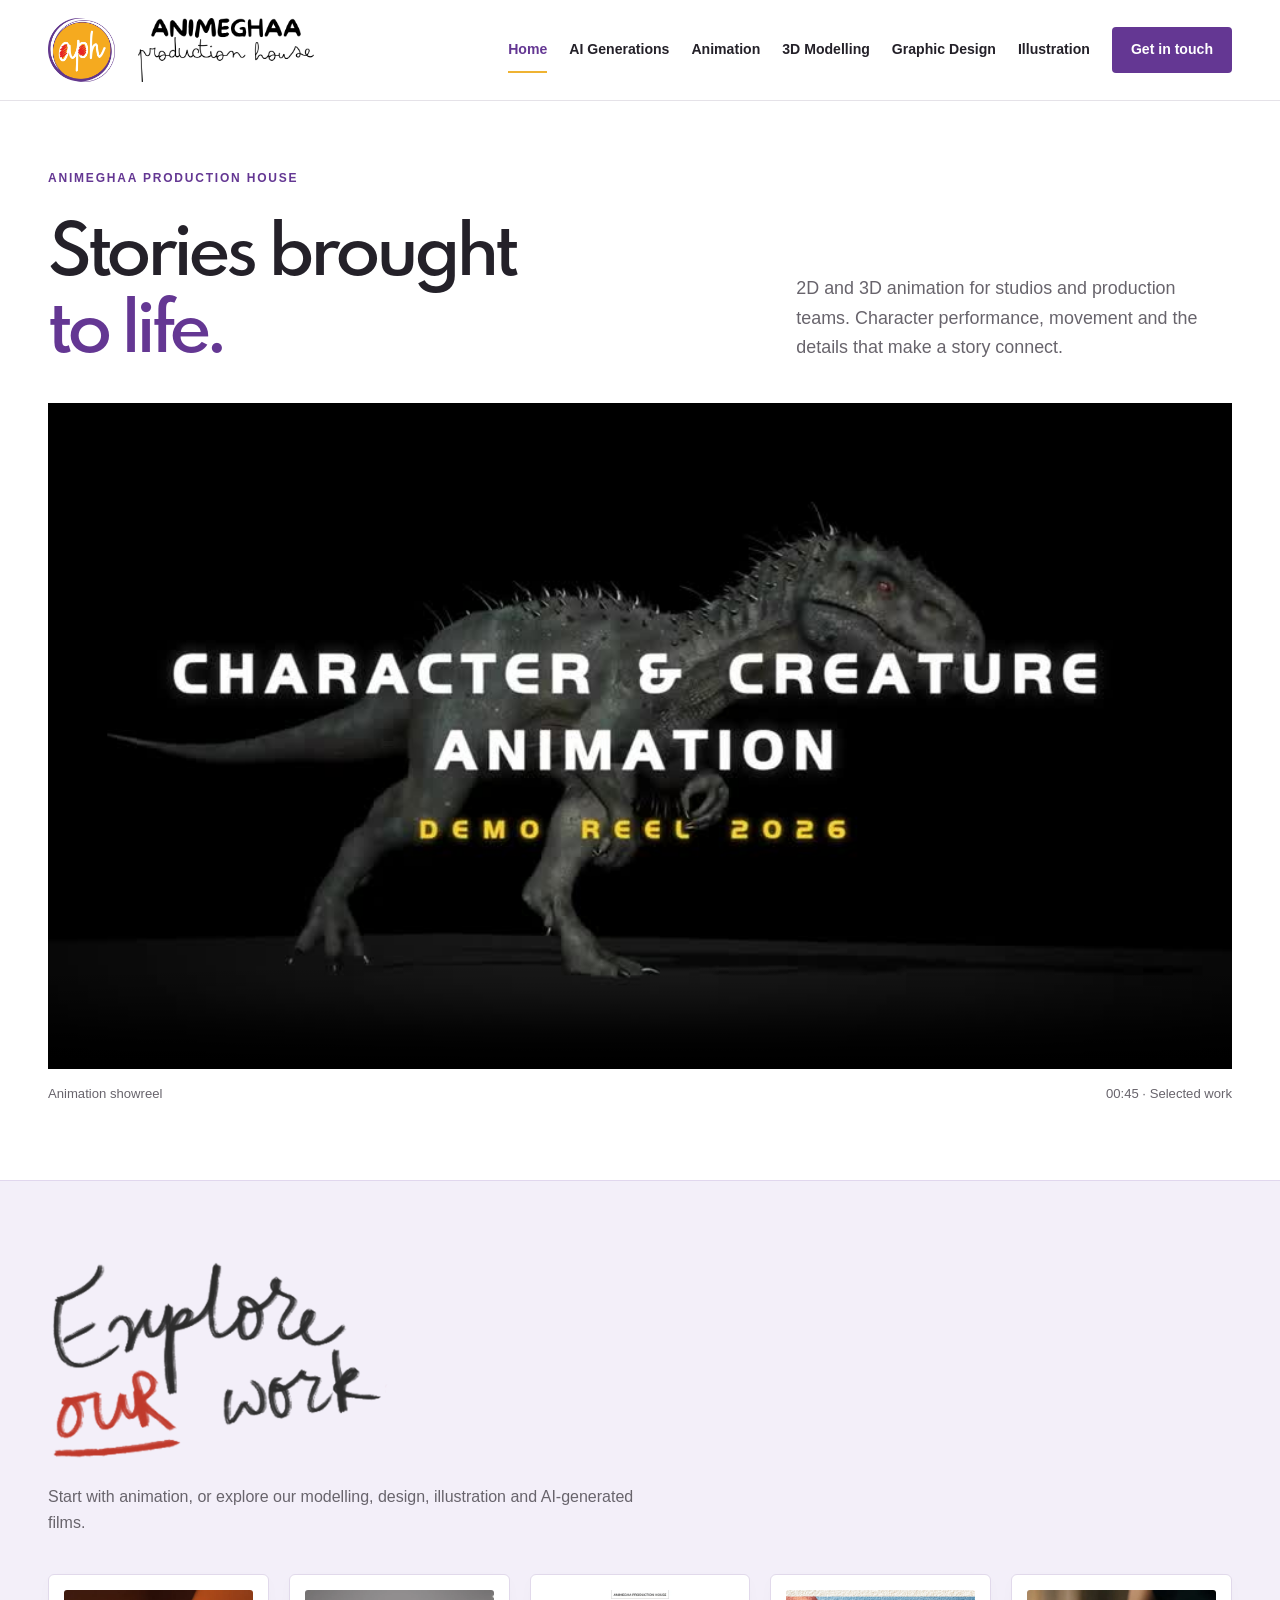
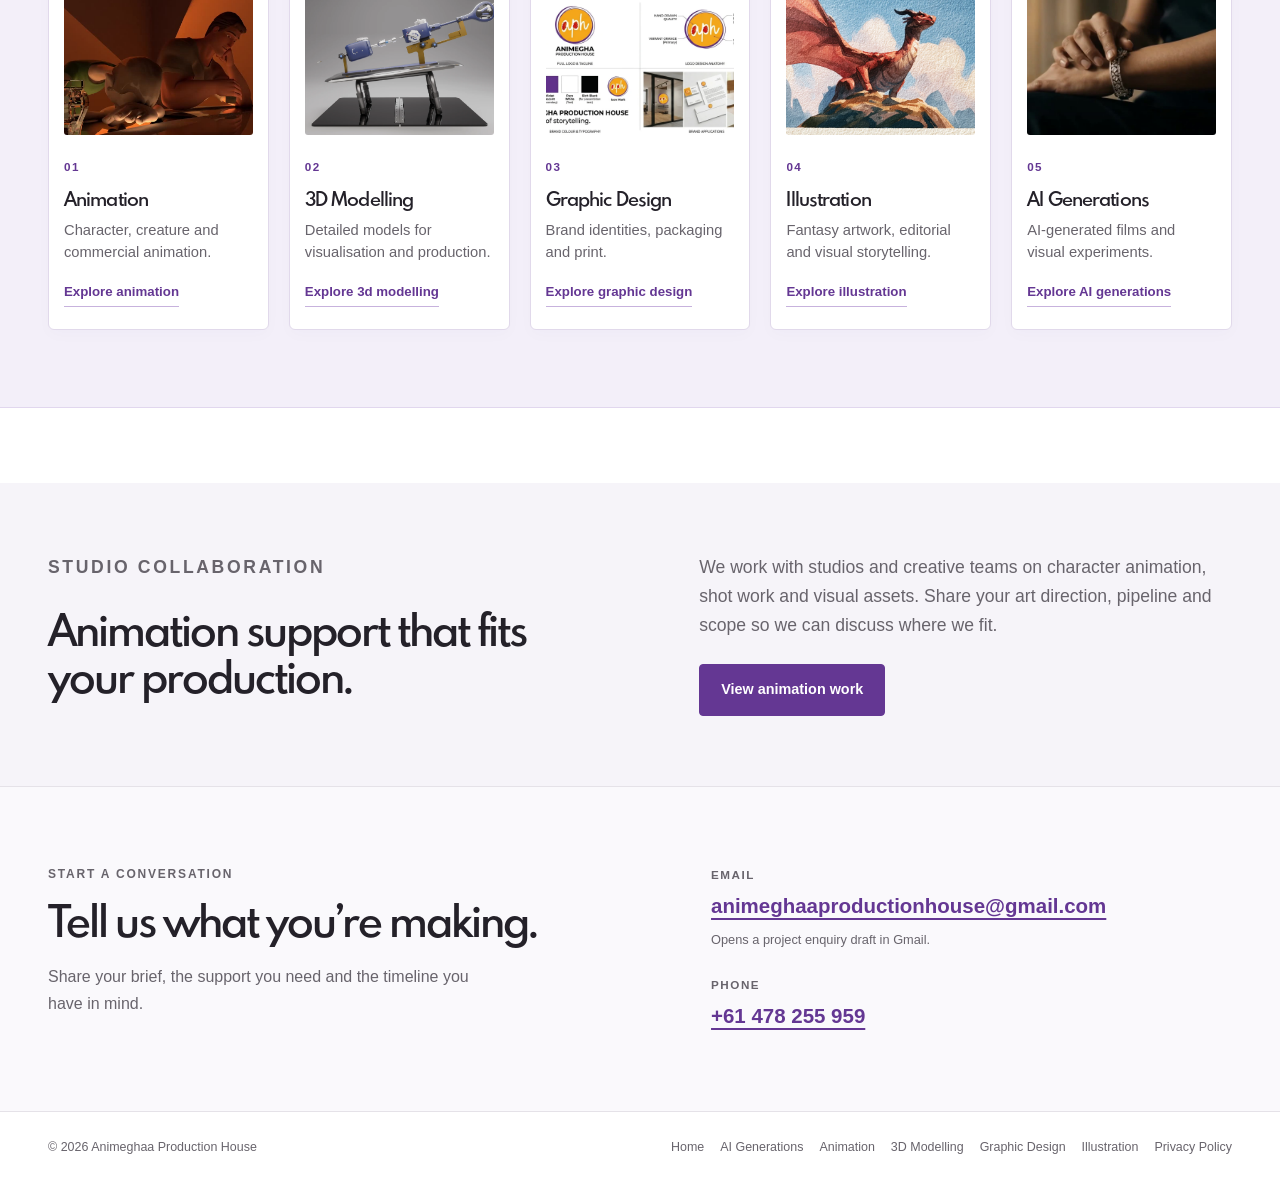
==== commit 7759979c: "neat" ====
--- a/index.html
+++ b/index.html
@@ -1 +1 @@
-<!doctype html><html lang="en"><head><meta charset="utf-8"><meta name="viewport" content="width=device-width, initial-scale=1"><meta name="theme-color" content="#ffffff"><meta name="description" content="Melbourne animation studio specialising in 2D and 3D animation, CGI, character animation and creative production for brands and studios."><title>Animation Studio Melbourne | Animeghaa Production House</title><link rel="icon" href="assets/icon.png"><link rel="stylesheet" href="styles.css"><link rel="canonical" href="https://animeghaa.com.au/"><meta property="og:type" content="website"><meta property="og:title" content="Animation Studio Melbourne | Animeghaa Production House"><meta property="og:description" content="Melbourne animation studio specialising in 2D and 3D animation, CGI, character animation and creative production for brands and studios."><meta property="og:url" content="https://animeghaa.com.au/"><script type="application/ld+json">{"@context":"https://schema.org","@type":"ProfessionalService","name":"Animeghaa Production House","url":"https://animeghaa.com.au/","logo":"https://animeghaa.com.au/assets/icon.png","description":"Melbourne-based creative studio specialising in 2D and 3D animation, CGI, 3D modelling and commercial animation.","areaServed":{"@type":"Place","name":"Greater Melbourne, Victoria, Australia"}}</script></head><body><a class="skip" href="#main">Skip to content</a><header class="site-header"><div class="wrap header-inner"><a class="mark-link" href="index.html" aria-label="Animeghaa Production House home"><img class="circular-mark" src="assets/icon.png" alt="APH circular logo"></a><a class="wordmark-link" href="index.html" aria-label="Animeghaa Production House home"><img class="wordmark" src="assets/wordmark.png" alt="Animeghaa Production House"></a><button class="menu-button" type="button" aria-expanded="false" aria-controls="site-nav">Menu</button><nav class="nav" id="site-nav" aria-label="Main navigation"><a href="index.html" aria-current="page">Home</a><a href="ai-generations.html">AI Generations</a><a href="animation-portfolio.html">Animation</a><a href="3d-modelling.html">3D Modelling</a><a href="graphic-design.html">Graphic Design</a><a href="illustration.html">Illustration</a><a class="contact-nav" href="#contact">Get in touch</a></nav></div></header><main id="main"><div class="wrap"><div class="intro"><div><p class="eyebrow">Animeghaa Production House</p><h1>Stories brought<br><span>to life.</span></h1></div><p>2D and 3D animation for studios and production teams. Character performance, movement and the details that make a story connect.</p></div><video class="hero-reel" controls autoplay muted loop playsinline preload="metadata" poster="assets/showreel.jpg" aria-label="Animeghaa Production House animation showreel"><source src="assets/showreel-oct2026.mp4" type="video/mp4"><a href="assets/showreel-oct2026.mp4">Download animation reel</a></video><div class="reel-label"><span>Animation showreel</span><span>00:45 · Selected work</span></div></div><section class="section wrap explore-work"><div class="section-head"><div><h2 class="handwritten-heading"><img src="assets/explore-our-work.png" alt="Explore our work" width="2048" height="512" loading="lazy" decoding="async"></h2></div><p>Start with animation, or explore our modelling, design, illustration and AI-generated films.</p></div><div class="disciplines"><a class="discipline" href="animation-portfolio.html"><img src="assets/attitude-problem.jpg" alt="Animation work" loading="lazy"><span class="number">01</span><h3>Animation</h3><p>Character, creature and commercial animation.</p><span class="link">Explore animation</span></a><a class="discipline" href="3d-modelling.html"><img src="assets/model-1.webp" alt="3D Modelling work" loading="lazy"><span class="number">02</span><h3>3D Modelling</h3><p>Detailed models for visualisation and production.</p><span class="link">Explore 3d modelling</span></a><a class="discipline" href="graphic-design.html"><img src="assets/work-1.webp" alt="Graphic Design work" loading="lazy"><span class="number">03</span><h3>Graphic Design</h3><p>Brand identities, packaging and print.</p><span class="link">Explore graphic design</span></a><a class="discipline" href="illustration.html"><img src="assets/illustration-0.webp" alt="Illustration work" loading="lazy"><span class="number">04</span><h3>Illustration</h3><p>Fantasy artwork, editorial and visual storytelling.</p><span class="link">Explore illustration</span></a><a class="discipline" href="ai-generations.html"><img src="assets/ai-cartier.jpg" alt="AI-generated jewellery film" loading="lazy"><span class="number">05</span><h3>AI Generations</h3><p>AI-generated films and visual experiments.</p><span class="link">Explore AI generations</span></a></div></section><section class="studio-strip"><div class="wrap studio-inner"><div><p class="eyebrow">Studio collaboration</p><h2>Animation support that fits your production.</h2></div><div><p>We work with studios and creative teams on character animation, shot work and visual assets. Share your art direction, pipeline and scope so we can discuss where we fit.</p><a class="button" href="animation-portfolio.html">View animation work</a></div></div></section></main><section class="contact-section" id="contact"><div class="wrap contact-inner"><div><p class="eyebrow">Start a conversation</p><h2>Tell us what you’re making.</h2><p>Share your brief, the support you need and the timeline you have in mind.</p></div><div class="contact-links"><div><span>Email</span><a href="https://mail.google.com/mail/?view=cm&amp;fs=1&amp;to=animeghaaproductionhouse%40gmail.com&amp;su=Project+enquiry+%7C+Animeghaa+Production+House&amp;body=Hello+Animeghaa+Production+House%2C%0A%0AI+would+like+to+discuss+a+project.%0A%0AName%3A%0AStudio+%2F+company%3A%0AService+needed+%28Animation+%2F+3D+Modelling+%2F+Graphic+Design+%2F+Illustration+%2F+AI+Generations%29%3A%0AProject+details%3A%0AStyle+or+references%3A%0AScope+%2F+deliverables%3A%0ATimeline+%2F+deadline%3A%0A%0ABest+regards%2C%0A">animeghaaproductionhouse@gmail.com</a><small>Opens a project enquiry draft in Gmail.</small></div><div><span>Phone</span><a href="tel:+61478255959">+61 478 255 959</a></div></div></div></section><footer><div class="wrap footer-inner" style="align-items:baseline"><span style="white-space:nowrap">© 2026 Animeghaa Production House</span><nav aria-label="Footer navigation" style="display:flex;flex-wrap:wrap;justify-content:flex-end;gap:8px 16px"><a href="index.html">Home</a><a href="ai-generations.html">AI Generations</a><a href="animation-portfolio.html">Animation</a><a href="3d-modelling.html">3D Modelling</a><a href="graphic-design.html">Graphic Design</a><a href="illustration.html">Illustration</a><a href="privacy-policy.html">Privacy Policy</a></nav></div></footer><dialog id="gallery-dialog" aria-labelledby="dialog-title"><div class="dialog-bar"><h2 class="dialog-title" id="dialog-title"></h2><button class="dialog-close" type="button" aria-label="Close gallery">Close</button></div><div class="dialog-content"></div><p class="dialog-description"></p><div class="dialog-controls"><button data-nav="-1" type="button" aria-label="Previous image">Previous</button><span class="count"></span><button data-nav="1" type="button" aria-label="Next image">Next</button></div></dialog><script src="portfolio-data.js"></script><script src="script.js" defer></script></body></html>+<!doctype html><html lang="en"><head><meta charset="utf-8"><meta name="viewport" content="width=device-width, initial-scale=1"><meta name="theme-color" content="#ffffff"><meta name="description" content="Melbourne animation studio specialising in 2D and 3D animation, CGI, character animation and creative production for brands and studios."><title>Animation Studio Melbourne | Animeghaa Production House</title><link rel="icon" href="assets/icon.png"><link rel="stylesheet" href="styles.css"><link rel="canonical" href="https://animeghaa.com.au/"><meta property="og:type" content="website"><meta property="og:title" content="Animation Studio Melbourne | Animeghaa Production House"><meta property="og:description" content="Melbourne animation studio specialising in 2D and 3D animation, CGI, character animation and creative production for brands and studios."><meta property="og:url" content="https://animeghaa.com.au/"><script type="application/ld+json">{"@context":"https://schema.org","@type":"ProfessionalService","name":"Animeghaa Production House","url":"https://animeghaa.com.au/","logo":"https://animeghaa.com.au/assets/icon.png","description":"Melbourne-based creative studio specialising in 2D and 3D animation, CGI, 3D modelling and commercial animation.","areaServed":{"@type":"Place","name":"Greater Melbourne, Victoria, Australia"}}</script></head><body><a class="skip" href="#main">Skip to content</a><header class="site-header"><div class="wrap header-inner"><a class="mark-link" href="index.html" aria-label="Animeghaa Production House home"><img class="circular-mark" src="assets/icon.png" alt="APH circular logo"></a><a class="wordmark-link" href="index.html" aria-label="Animeghaa Production House home"><img class="wordmark" src="assets/wordmark.png" alt="Animeghaa Production House"></a><button class="menu-button" type="button" aria-expanded="false" aria-controls="site-nav">Menu</button><nav class="nav" id="site-nav" aria-label="Main navigation"><a href="index.html" aria-current="page">Home</a><a href="ai-generations.html">AI Generations</a><a href="animation-portfolio.html">Animation</a><a href="3d-modelling.html">3D Modelling</a><a href="graphic-design.html">Graphic Design</a><a href="illustration.html">Illustration</a><a class="contact-nav" href="#contact">Get in touch</a></nav></div></header><main id="main"><div class="wrap"><div class="intro"><div><p class="eyebrow">Animeghaa Production House</p><h1>Stories brought<br><span>to life.</span></h1></div><p>2D and 3D animation for studios and production teams. Character performance, movement and the details that make a story connect.</p></div><video class="hero-reel" controls autoplay muted loop playsinline preload="metadata" poster="assets/showreel.jpg" aria-label="Animeghaa Production House animation showreel"><source src="assets/showreel-oct2026.mp4" type="video/mp4"><a href="assets/showreel-oct2026.mp4">Download animation reel</a></video><div class="reel-label"><span>Animation showreel</span><span>00:45 · Selected work</span></div></div><section class="section wrap explore-work"><div class="section-head"><div><h2 class="handwritten-heading"><svg class="work-heading-art" xmlns="http://www.w3.org/2000/svg" viewBox="680 25 775 470" role="img" aria-labelledby="work-heading-title"><title id="work-heading-title">Explore our work</title><image width="2048" height="512" href="[data-uri]"/></svg></h2></div><p>Start with animation, or explore our modelling, design, illustration and AI-generated films.</p></div><div class="disciplines"><a class="discipline" href="animation-portfolio.html"><img src="assets/attitude-problem.jpg" alt="Animation work" loading="lazy"><span class="number">01</span><h3>Animation</h3><p>Character, creature and commercial animation.</p><span class="link">Explore animation</span></a><a class="discipline" href="3d-modelling.html"><img src="assets/model-1.webp" alt="3D Modelling work" loading="lazy"><span class="number">02</span><h3>3D Modelling</h3><p>Detailed models for visualisation and production.</p><span class="link">Explore 3d modelling</span></a><a class="discipline" href="graphic-design.html"><img src="assets/work-1.webp" alt="Graphic Design work" loading="lazy"><span class="number">03</span><h3>Graphic Design</h3><p>Brand identities, packaging and print.</p><span class="link">Explore graphic design</span></a><a class="discipline" href="illustration.html"><img src="assets/illustration-0.webp" alt="Illustration work" loading="lazy"><span class="number">04</span><h3>Illustration</h3><p>Fantasy artwork, editorial and visual storytelling.</p><span class="link">Explore illustration</span></a><a class="discipline" href="ai-generations.html"><img src="assets/ai-cartier.jpg" alt="AI-generated jewellery film" loading="lazy"><span class="number">05</span><h3>AI Generations</h3><p>AI-generated films and visual experiments.</p><span class="link">Explore AI generations</span></a></div></section><section class="studio-strip"><div class="wrap studio-inner"><div><p class="eyebrow">Studio collaboration</p><h2>Animation support that fits your production.</h2></div><div><p>We work with studios and creative teams on character animation, shot work and visual assets. Share your art direction, pipeline and scope so we can discuss where we fit.</p><a class="button" href="animation-portfolio.html">View animation work</a></div></div></section></main><section class="contact-section" id="contact"><div class="wrap contact-inner"><div><p class="eyebrow">Start a conversation</p><h2>Tell us what you’re making.</h2><p>Share your brief, the support you need and the timeline you have in mind.</p></div><div class="contact-links"><div><span>Email</span><a href="https://mail.google.com/mail/?view=cm&amp;fs=1&amp;to=animeghaaproductionhouse%40gmail.com&amp;su=Project+enquiry+%7C+Animeghaa+Production+House&amp;body=Hello+Animeghaa+Production+House%2C%0A%0AI+would+like+to+discuss+a+project.%0A%0AName%3A%0AStudio+%2F+company%3A%0AService+needed+%28Animation+%2F+3D+Modelling+%2F+Graphic+Design+%2F+Illustration+%2F+AI+Generations%29%3A%0AProject+details%3A%0AStyle+or+references%3A%0AScope+%2F+deliverables%3A%0ATimeline+%2F+deadline%3A%0A%0ABest+regards%2C%0A">animeghaaproductionhouse@gmail.com</a><small>Opens a project enquiry draft in Gmail.</small></div><div><span>Phone</span><a href="tel:+61478255959">+61 478 255 959</a></div></div></div></section><footer><div class="wrap footer-inner" style="align-items:baseline"><span style="white-space:nowrap">© 2026 Animeghaa Production House</span><nav aria-label="Footer navigation" style="display:flex;flex-wrap:wrap;justify-content:flex-end;gap:8px 16px"><a href="index.html">Home</a><a href="ai-generations.html">AI Generations</a><a href="animation-portfolio.html">Animation</a><a href="3d-modelling.html">3D Modelling</a><a href="graphic-design.html">Graphic Design</a><a href="illustration.html">Illustration</a><a href="privacy-policy.html">Privacy Policy</a></nav></div></footer><dialog id="gallery-dialog" aria-labelledby="dialog-title"><div class="dialog-bar"><h2 class="dialog-title" id="dialog-title"></h2><button class="dialog-close" type="button" aria-label="Close gallery">Close</button></div><div class="dialog-content"></div><p class="dialog-description"></p><div class="dialog-controls"><button data-nav="-1" type="button" aria-label="Previous image">Previous</button><span class="count"></span><button data-nav="1" type="button" aria-label="Next image">Next</button></div></dialog><script src="portfolio-data.js"></script><script src="script.js" defer></script></body></html>
--- a/styles.css
+++ b/styles.css
@@ -33,14 +33,9 @@
   outline-offset: 4px;
 }
 
-/* Original handwritten section heading. */
+/* Handwritten artwork embedded in the page, with a fitted SVG viewport. */
 .explore-work .section-head{display:block}
-.explore-work .handwritten-heading{margin:0 0 16px;line-height:1}
-.explore-work .handwritten-heading img{display:block;width:min(100%,760px);height:auto;max-width:100%;object-fit:contain}
+.explore-work .handwritten-heading{width:min(340px,100%);margin:0 0 20px;line-height:1}
+.explore-work .work-heading-art{display:block;width:100%;height:auto;overflow:visible}
 .explore-work .section-head>p{max-width:620px;margin:0}
-@media(max-width:600px){.explore-work .handwritten-heading{margin-bottom:12px}.explore-work .handwritten-heading img{width:100%}}
-
-/* Align the visible lettering, excluding transparent canvas margins. */
-.explore-work .handwritten-heading{position:relative;width:min(340px,100%);aspect-ratio:775 / 470;overflow:hidden;margin:0 0 20px}
-.explore-work .handwritten-heading img{position:absolute;width:264.258065%;max-width:none;height:auto;left:-87.741935%;top:-5.319149%}
-@media(max-width:600px){.explore-work .handwritten-heading{width:min(300px,100%);margin-bottom:16px}.explore-work .handwritten-heading img{width:264.258065%}}
+@media(max-width:600px){.explore-work .handwritten-heading{width:min(300px,100%);margin-bottom:16px}}
